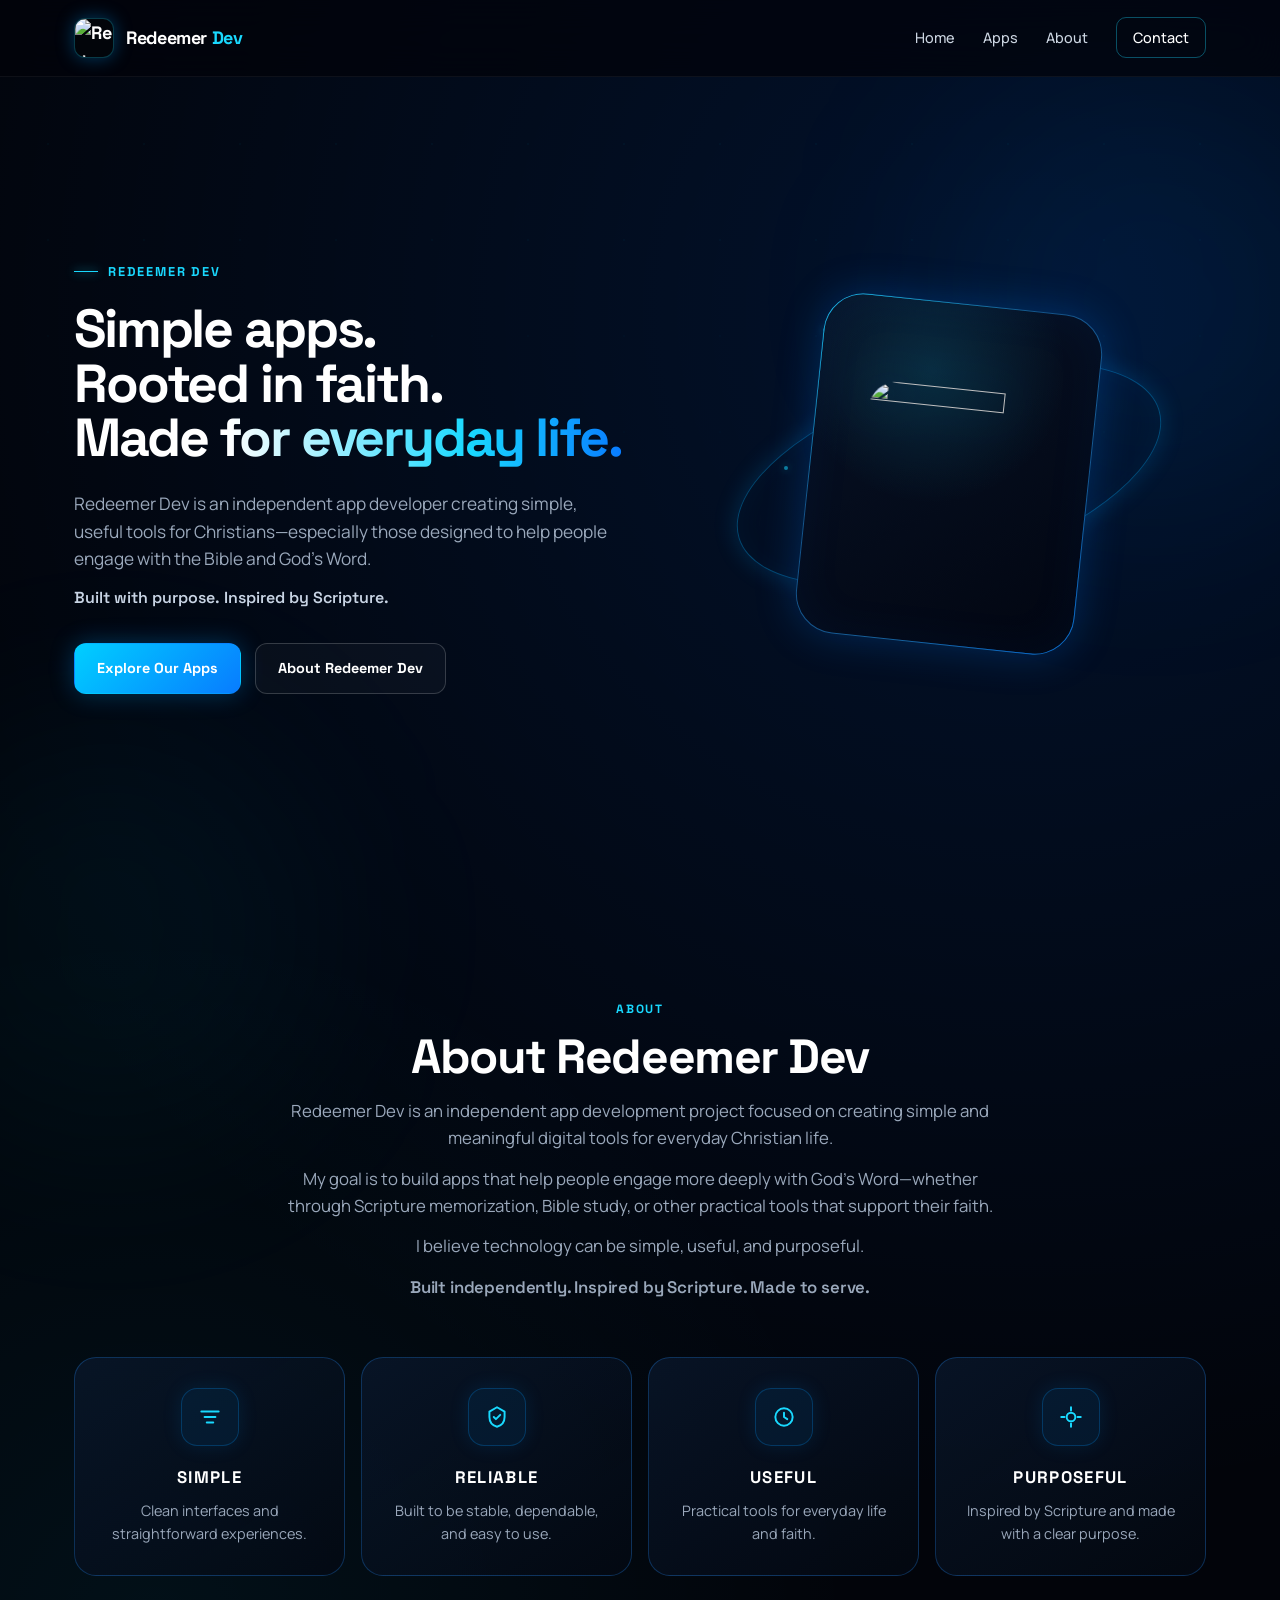
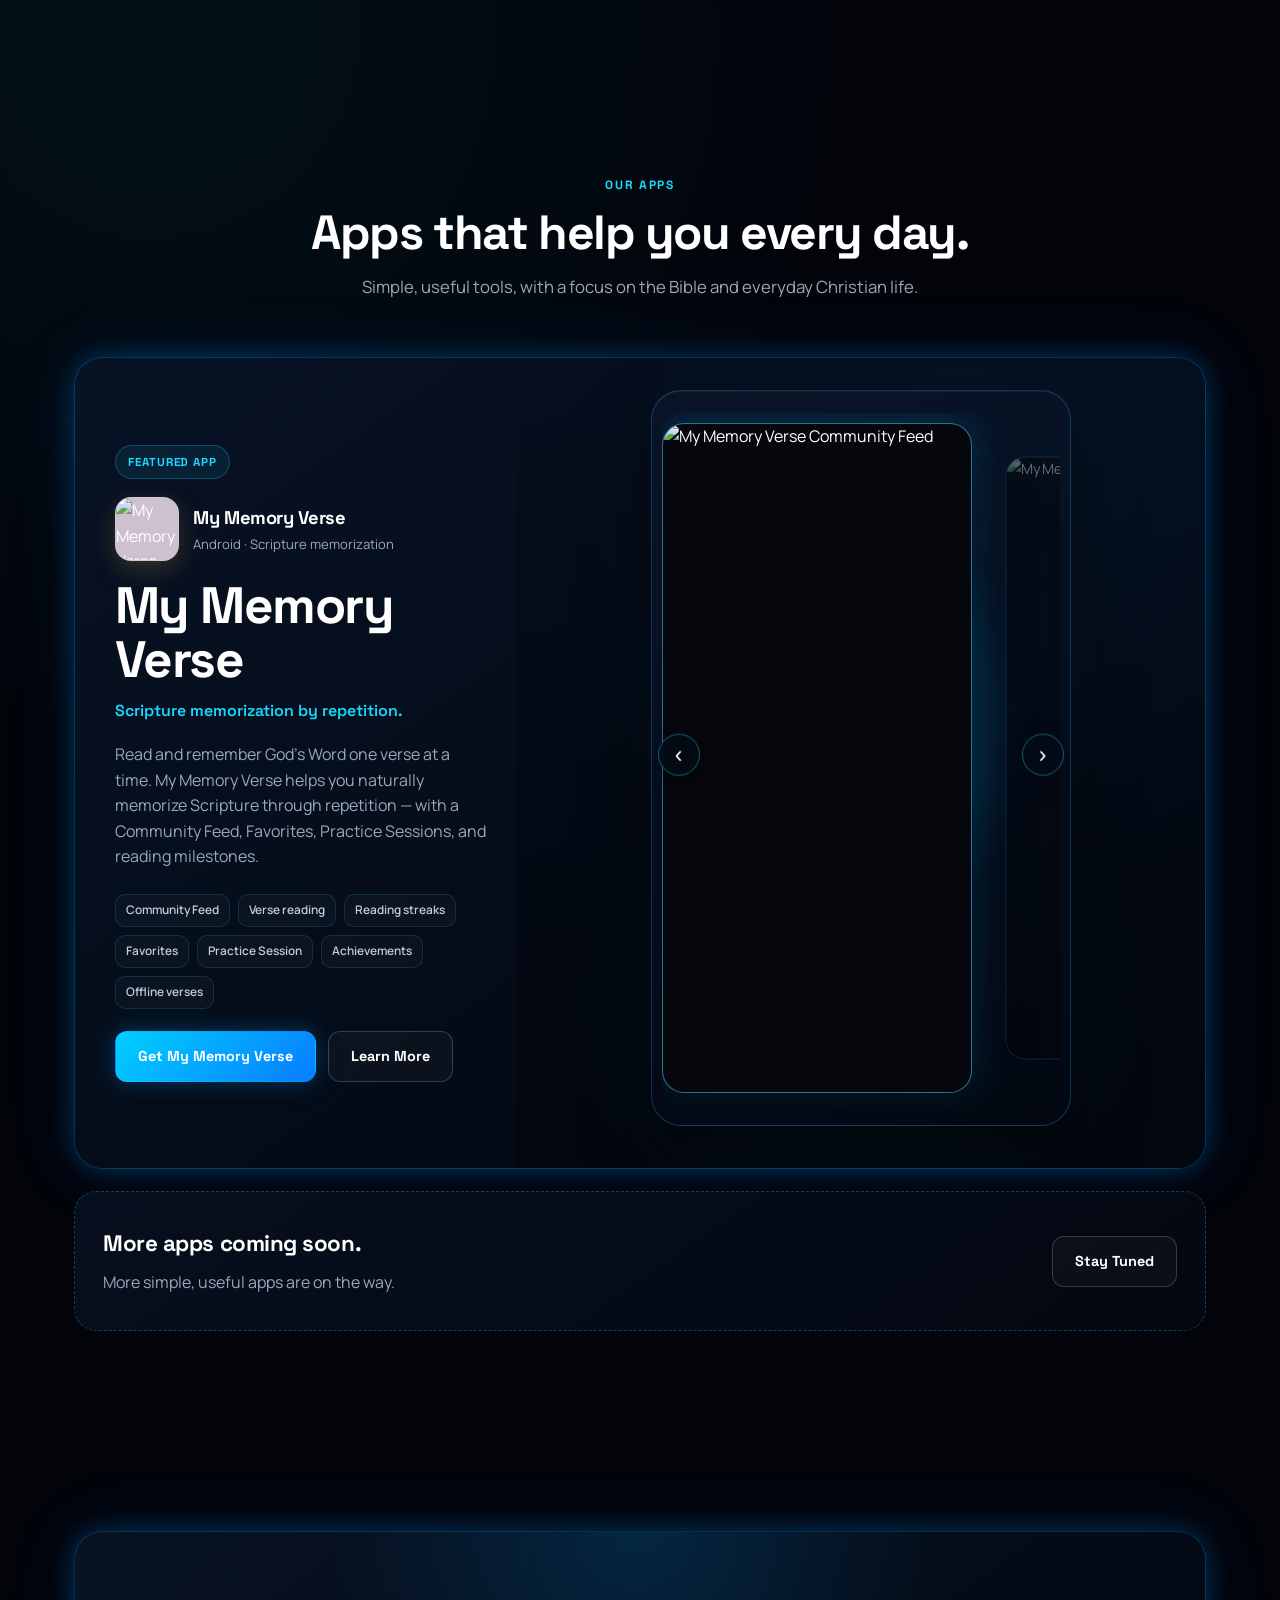
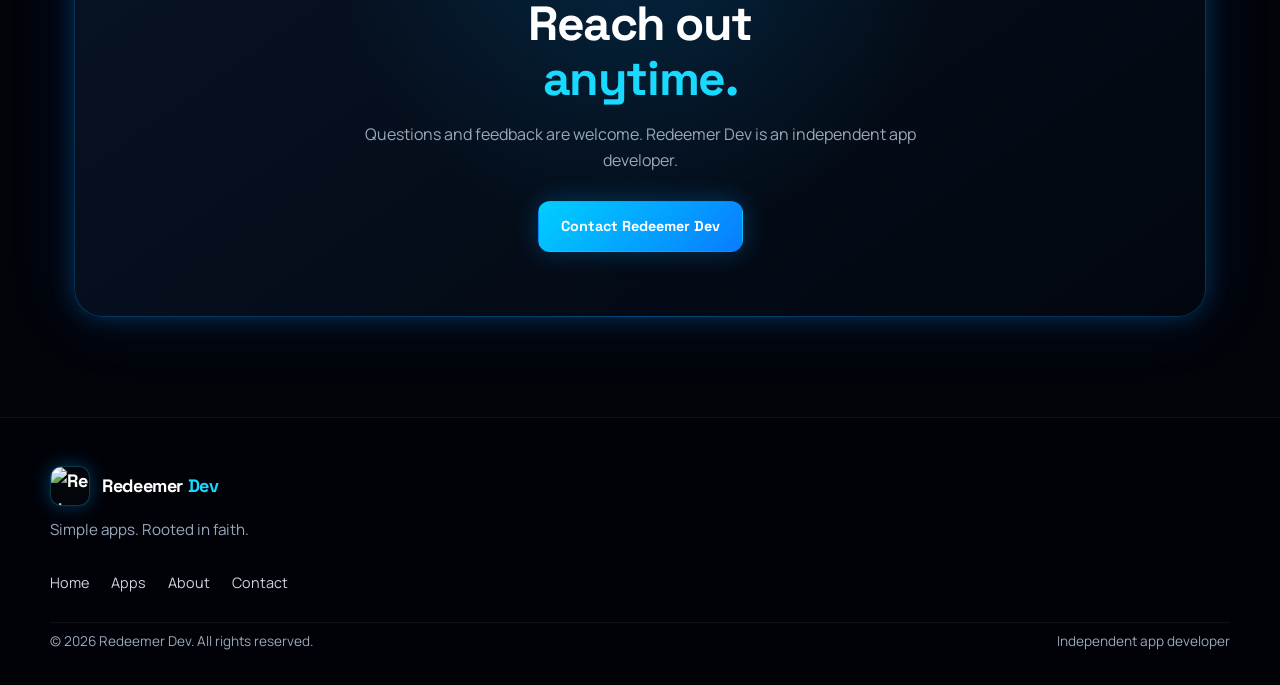
==== index.html @ f990715c "Update homepage copy to reflect an independent, faith-rooted developer. Co-authored-by: Cursor <curs" ====
<!DOCTYPE html>
<html lang="en">
<head>
  <meta charset="UTF-8" />
  <meta name="viewport" content="width=device-width, initial-scale=1.0" />

  <title>Redeemer Dev — Simple Apps Rooted in Faith</title>
  <meta
    name="description"
    content="Redeemer Dev is an independent app developer creating simple, useful tools for Christians—especially apps for the Bible and God's Word."
  />
  <meta name="theme-color" content="#02040A" />

  <meta property="og:type" content="website" />
  <meta property="og:site_name" content="Redeemer Dev" />
  <meta property="og:title" content="Redeemer Dev — Simple Apps Rooted in Faith" />
  <meta
    property="og:description"
    content="Redeemer Dev is an independent app developer creating simple, useful tools for Christians—especially apps for the Bible and God's Word."
  />
  <meta property="og:url" content="https://redeemerdev.github.io/" />
  <meta property="og:image" content="https://redeemerdev.github.io/assets/RedeemerApps%20logo.png" />

  <meta name="twitter:card" content="summary" />
  <meta name="twitter:title" content="Redeemer Dev — Simple Apps Rooted in Faith" />
  <meta
    name="twitter:description"
    content="Redeemer Dev is an independent app developer creating simple, useful tools for Christians—especially apps for the Bible and God's Word."
  />
  <meta name="twitter:image" content="https://redeemerdev.github.io/assets/RedeemerApps%20logo.png" />

  <link rel="canonical" href="https://redeemerdev.github.io/" />
  <link rel="icon" type="image/png" href="assets/RedeemerApps%20logo.png" />
  <link rel="apple-touch-icon" href="assets/RedeemerApps%20logo.png" />

  <link rel="preconnect" href="https://fonts.googleapis.com" />
  <link rel="preconnect" href="https://fonts.gstatic.com" crossorigin />
  <link
    href="https://fonts.googleapis.com/css2?family=Inter:wght@400;500;600;700&family=Manrope:wght@400;500;600;700&family=Space+Grotesk:wght@500;600;700&display=swap"
    rel="stylesheet"
  />

  <link rel="stylesheet" href="css/styles.css" />
</head>
<body>
  <a class="skip-link" href="#main">Skip to content</a>

  <div class="orb one" aria-hidden="true"></div>
  <div class="orb two" aria-hidden="true"></div>

  <header class="site-header">
    <nav class="nav" aria-label="Primary">
      <a class="brand" href="#home">
        <span class="brand-mark">
          <img
            src="assets/RedeemerApps%20logo.png"
            alt="Redeemer Dev logo"
            width="40"
            height="40"
          />
        </span>
        <span class="brand-name">Redeemer <span>Dev</span></span>
      </a>

      <button
        class="nav-toggle"
        type="button"
        aria-expanded="false"
        aria-controls="primary-nav"
        aria-label="Open menu"
      >
        <span aria-hidden="true"></span>
        <span aria-hidden="true"></span>
        <span aria-hidden="true"></span>
      </button>

      <ul class="nav-links" id="primary-nav">
        <li><a href="#home">Home</a></li>
        <li><a href="#apps">Apps</a></li>
        <li><a href="#about">About</a></li>
        <li><a class="nav-cta" href="#contact">Contact</a></li>
      </ul>
    </nav>
  </header>

  <main id="main">
    <!-- HOME / HERO -->
    <section class="hero" id="home" aria-labelledby="hero-title">
      <div>
        <div class="eyebrow">Redeemer Dev</div>
        <h1 id="hero-title">
          Simple apps.<br />
          Rooted in faith.<br />
          <span class="gradient-text">Made for <br class="hero-line-break" />everyday life.</span>
        </h1>
        <p class="hero-description">
          Redeemer Dev is an independent app developer creating simple, useful tools for Christians—especially those designed to help people engage with the Bible and God's Word.
        </p>
        <p class="hero-tagline">Built with purpose. Inspired by Scripture.</p>
        <div class="buttons">
          <a class="button button-primary" href="#apps">Explore Our Apps</a>
          <a class="button button-secondary" href="#about">About Redeemer Dev</a>
        </div>
      </div>

      <div class="hero-visual" aria-hidden="true">
        <div class="hero-particles">
          <span></span>
          <span></span>
          <span></span>
          <span></span>
          <span></span>
        </div>
        <div class="logo-orbit"></div>
        <div class="logo-stage">
          <img
            src="assets/RedeemerApps%20logo.png"
            alt=""
            width="220"
            height="220"
          />
        </div>
      </div>
    </section>

    <!-- ABOUT -->
    <section class="section" id="about" aria-labelledby="about-title">
      <div class="section-heading">
        <div class="label">About</div>
        <h2 id="about-title">About Redeemer Dev</h2>
        <p>
          Redeemer Dev is an independent app development project focused on creating simple and meaningful digital tools for everyday Christian life.
        </p>
        <p>
          My goal is to build apps that help people engage more deeply with God's Word—whether through Scripture memorization, Bible study, or other practical tools that support their faith.
        </p>
        <p>
          I believe technology can be simple, useful, and purposeful.
        </p>
        <p class="about-close">Built independently. Inspired by Scripture. Made to serve.</p>
      </div>

      <div class="values">
        <article class="value-card">
          <div class="value-icon" aria-hidden="true">
            <svg viewBox="0 0 24 24"><path d="M4 7h16M7 12h10M9 17h6" /></svg>
          </div>
          <h3>Simple</h3>
          <p>Clean interfaces and straightforward experiences.</p>
        </article>

        <article class="value-card">
          <div class="value-icon" aria-hidden="true">
            <svg viewBox="0 0 24 24"><path d="M12 3l7 4v5c0 5-3.5 8-7 9-3.5-1-7-4-7-9V7l7-4z" /><path d="M9 12l2 2 4-4" /></svg>
          </div>
          <h3>Reliable</h3>
          <p>Built to be stable, dependable, and easy to use.</p>
        </article>

        <article class="value-card">
          <div class="value-icon" aria-hidden="true">
            <svg viewBox="0 0 24 24"><circle cx="12" cy="12" r="8" /><path d="M12 8v4l3 2" /></svg>
          </div>
          <h3>Useful</h3>
          <p>Practical tools for everyday life and faith.</p>
        </article>

        <article class="value-card">
          <div class="value-icon" aria-hidden="true">
            <svg viewBox="0 0 24 24"><path d="M12 3v3M12 18v3M3 12h3M18 12h3" /><circle cx="12" cy="12" r="4" /></svg>
          </div>
          <h3>Purposeful</h3>
          <p>Inspired by Scripture and made with a clear purpose.</p>
        </article>
      </div>
    </section>

    <!-- APPS -->
    <section class="section" id="apps" aria-labelledby="apps-title">
      <div class="section-heading">
        <div class="label">Our Apps</div>
        <h2 id="apps-title">Apps that help you every day.</h2>
        <p>Simple, useful tools, with a focus on the Bible and everyday Christian life.</p>
      </div>

      <article class="app-card mmv-featured" id="my-memory-verse" aria-labelledby="mmv-title">
        <div class="app-content">
          <div class="app-badge">FEATURED APP</div>

          <div class="app-identity">
            <div class="app-icon">
              <img
                src="assets/mmv/icon.png"
                alt="My Memory Verse app icon"
                width="64"
                height="64"
              />
            </div>
            <div class="app-identity-text">
              <span class="app-name">My Memory Verse</span>
              <span class="app-meta">Android · Scripture memorization</span>
            </div>
          </div>

          <h2 id="mmv-title">My Memory Verse</h2>
          <p class="app-subtitle">Scripture memorization by repetition.</p>
          <p class="app-description">
            Read and remember God's Word one verse at a time. My Memory Verse helps you
            naturally memorize Scripture through repetition — with a Community Feed,
            Favorites, Practice Sessions, and reading milestones.
          </p>

          <div class="features" aria-label="Key features">
            <span class="feature">Community Feed</span>
            <span class="feature">Verse reading</span>
            <span class="feature">Reading streaks</span>
            <span class="feature">Favorites</span>
            <span class="feature">Practice Session</span>
            <span class="feature">Achievements</span>
            <span class="feature">Offline verses</span>
          </div>

          <div class="app-buttons">
            <a
              class="button button-primary"
              href="https://play.google.com/store/apps/details?id=com.keynentt.mymemoryverse"
              target="_blank"
              rel="noopener noreferrer"
            >
              Get My Memory Verse
            </a>
            <a
              class="button button-secondary"
              href="my-memory-verse.html"
              target="_blank"
              rel="noopener noreferrer"
            >
              Learn More
            </a>
          </div>
        </div>

        <div class="app-visual mmv-asset-panel">
          <div class="shot-gallery" data-shot-gallery tabindex="0" aria-roledescription="carousel" aria-label="My Memory Verse screenshots">
            <div class="shot-gallery__stage">
              <div class="shot-gallery__glow" aria-hidden="true"></div>
              <button class="shot-gallery__nav shot-gallery__nav--prev" type="button" data-prev aria-label="Previous screenshot">‹</button>
              <div class="shot-gallery__viewport" data-viewport>
                <ul class="shot-gallery__track" data-track>
                  <li class="shot-gallery__slide is-active">
                    <figure class="shot-gallery__frame">
                      <img src="assets/my-memory-verse/community-light.jpg" alt="My Memory Verse Community Feed" width="540" height="1170" draggable="false" />
                    </figure>
                  </li>
                  <li class="shot-gallery__slide">
                    <figure class="shot-gallery__frame">
                      <img src="assets/my-memory-verse/community-dark.jpg" alt="My Memory Verse Community Feed" width="540" height="1170" draggable="false" />
                    </figure>
                  </li>
                  <li class="shot-gallery__slide">
                    <figure class="shot-gallery__frame">
                      <img src="assets/my-memory-verse/faves-light.jpg" alt="My Memory Verse Favorites" width="540" height="1170" draggable="false" />
                    </figure>
                  </li>
                  <li class="shot-gallery__slide">
                    <figure class="shot-gallery__frame">
                      <img src="assets/my-memory-verse/faves-dark.jpg" alt="My Memory Verse Favorites" width="540" height="1170" draggable="false" />
                    </figure>
                  </li>
                  <li class="shot-gallery__slide">
                    <figure class="shot-gallery__frame">
                      <img src="assets/my-memory-verse/practice-light.jpg" alt="My Memory Verse Practice Session" width="540" height="1170" draggable="false" />
                    </figure>
                  </li>
                  <li class="shot-gallery__slide">
                    <figure class="shot-gallery__frame">
                      <img src="assets/my-memory-verse/practice-dark.jpg" alt="My Memory Verse Practice Session" width="540" height="1170" draggable="false" />
                    </figure>
                  </li>
                  <li class="shot-gallery__slide">
                    <figure class="shot-gallery__frame">
                      <img src="assets/my-memory-verse/addnew-light.jpg" alt="My Memory Verse Add Verse" width="540" height="1170" draggable="false" />
                    </figure>
                  </li>
                  <li class="shot-gallery__slide">
                    <figure class="shot-gallery__frame">
                      <img src="assets/my-memory-verse/addnew-dark.jpg" alt="My Memory Verse Add Verse" width="540" height="1170" draggable="false" />
                    </figure>
                  </li>
                  <li class="shot-gallery__slide">
                    <figure class="shot-gallery__frame">
                      <img src="assets/my-memory-verse/about-light.jpg" alt="My Memory Verse About" width="540" height="1170" draggable="false" />
                    </figure>
                  </li>
                  <li class="shot-gallery__slide">
                    <figure class="shot-gallery__frame">
                      <img src="assets/my-memory-verse/about-dark.jpg" alt="My Memory Verse About" width="540" height="1170" draggable="false" />
                    </figure>
                  </li>
                </ul>
              </div>
              <button class="shot-gallery__nav shot-gallery__nav--next" type="button" data-next aria-label="Next screenshot">›</button>
            </div>
            <div class="shot-gallery__footer">
              <div class="shot-gallery__dots" data-dots role="tablist" aria-label="Screenshot slides"></div>
              <p class="shot-gallery__status" data-status aria-live="polite">Screenshot 1 of 10</p>
            </div>
          </div>
        </div>
      </article>

      <div class="coming-soon" id="more-apps">
        <div>
          <h3>More apps coming soon.</h3>
          <p>More simple, useful apps are on the way.</p>
        </div>
        <a class="button button-secondary" href="#contact">Stay Tuned</a>
      </div>
    </section>

    <!-- CONTACT -->
    <section class="section" id="contact" aria-labelledby="contact-title">
      <div class="cta">
        <h2 id="contact-title">
          Reach out<br />
          <span>anytime.</span>
        </h2>
        <p>
          Questions and feedback are welcome. Redeemer Dev is an independent app developer.
        </p>
        <a
          class="button button-primary"
          href="mailto:inbox.redeemerapps@gmail.com"
        >
          Contact Redeemer Dev
        </a>
      </div>
    </section>
  </main>

  <footer class="site-footer">
    <div class="footer-inner">
      <div class="footer-brand">
        <a class="brand" href="#home">
          <span class="brand-mark">
            <img
              src="assets/RedeemerApps%20logo.png"
              alt="Redeemer Dev logo"
              width="40"
              height="40"
            />
          </span>
          <span class="brand-name">Redeemer <span>Dev</span></span>
        </a>
        <p class="footer-tagline">Simple apps. Rooted in faith.</p>
      </div>

      <nav class="footer-links" aria-label="Footer">
        <a href="#home">Home</a>
        <a href="#apps">Apps</a>
        <a href="#about">About</a>
        <a href="#contact">Contact</a>
      </nav>

      <div class="footer-meta">
        <p>© 2026 Redeemer Dev. All rights reserved.</p>
        <p>Independent app developer</p>
      </div>
    </div>
  </footer>

  <script src="js/main.js" defer></script>
</body>
</html>
---- css/styles.css ----
/* Redeemer Dev — shared styles */

:root {
  --bg: #02040a;
  --bg-elevated: #050b18;
  --card: rgba(7, 15, 30, 0.78);
  --card-border: rgba(38, 145, 255, 0.28);
  --blue: #087cff;
  --cyan: #19d9ff;
  --electric: #00a3ff;
  --light-blue: #55e5ff;
  --text: #ffffff;
  --muted: #9aa8bb;
  --glow: 0 0 25px rgba(0, 151, 255, 0.28), 0 0 70px rgba(0, 119, 255, 0.12);
  --radius: 22px;
  --radius-sm: 12px;
  --header-h: 76px;
  --max: 1180px;
  --font-display: "Space Grotesk", "Segoe UI", sans-serif;
  --font-body: "Manrope", "Segoe UI", sans-serif;
}

*,
*::before,
*::after {
  margin: 0;
  padding: 0;
  box-sizing: border-box;
}

html {
  scroll-behavior: smooth;
  overflow-x: hidden;
}

body {
  font-family: var(--font-body);
  background:
    radial-gradient(circle at 80% 8%, rgba(0, 105, 255, 0.14), transparent 32%),
    radial-gradient(circle at 12% 42%, rgba(0, 212, 255, 0.06), transparent 28%),
    var(--bg);
  color: var(--text);
  line-height: 1.6;
  overflow-x: hidden;
  min-height: 100vh;
  position: relative;
  overflow-wrap: break-word;
  word-wrap: break-word;
}

body::before {
  content: "";
  position: fixed;
  inset: 0;
  pointer-events: none;
  z-index: 0;
  background-image: radial-gradient(circle, rgba(25, 217, 255, 0.4) 1px, transparent 1px);
  background-size: 96px 96px;
  opacity: 0.1;
  mask-image: linear-gradient(to bottom, black, transparent 78%);
}

img {
  max-width: 100%;
  height: auto;
  display: block;
}

main {
  position: relative;
  z-index: 1;
  width: 100%;
  max-width: 100%;
  overflow-x: clip;
}

a {
  color: inherit;
}

ul {
  list-style: none;
}

.sr-only {
  position: absolute;
  width: 1px;
  height: 1px;
  padding: 0;
  margin: -1px;
  overflow: hidden;
  clip: rect(0, 0, 0, 0);
  white-space: nowrap;
  border: 0;
}

.skip-link {
  position: absolute;
  left: 16px;
  top: -48px;
  z-index: 2000;
  padding: 10px 14px;
  border-radius: 10px;
  background: var(--electric);
  color: #fff;
  font-weight: 700;
  text-decoration: none;
}

.skip-link:focus {
  top: 16px;
}

.orb {
  position: fixed;
  width: min(420px, 70vw);
  height: min(420px, 70vw);
  border-radius: 50%;
  background: rgba(0, 126, 255, 0.08);
  filter: blur(100px);
  pointer-events: none;
  z-index: 0;
}

.orb.one {
  top: 90px;
  right: -80px;
}

.orb.two {
  top: 720px;
  left: -100px;
  background: rgba(0, 217, 255, 0.05);
}

/* =========================
   HEADER / NAV
========================= */

.site-header {
  position: fixed;
  top: 0;
  left: 0;
  right: 0;
  z-index: 1000;
  background: rgba(2, 4, 10, 0.72);
  backdrop-filter: blur(18px);
  border-bottom: 1px solid rgba(255, 255, 255, 0.05);
  transition: border-color 0.25s ease, background 0.25s ease;
}

.site-header.is-scrolled {
  border-bottom-color: rgba(25, 217, 255, 0.12);
  background: rgba(2, 4, 10, 0.88);
}

.nav {
  max-width: var(--max);
  margin: 0 auto;
  height: var(--header-h);
  padding: 0 24px;
  display: flex;
  align-items: center;
  justify-content: space-between;
  gap: 20px;
  position: relative;
  z-index: 1;
}

.brand {
  display: inline-flex;
  align-items: center;
  gap: 12px;
  text-decoration: none;
  color: #fff;
  font-family: var(--font-display);
  font-weight: 700;
  font-size: 1.125rem;
  letter-spacing: -0.02em;
  flex-shrink: 0;
}

.brand-mark {
  width: 40px;
  height: 40px;
  border-radius: 11px;
  overflow: hidden;
  box-shadow: 0 0 18px rgba(0, 163, 255, 0.35);
  border: 1px solid rgba(25, 217, 255, 0.25);
  background: #02050a;
}

.brand-mark img {
  width: 100%;
  height: 100%;
  object-fit: cover;
}

.brand-name span {
  color: var(--cyan);
}

.nav-toggle {
  display: none;
  width: 44px;
  height: 44px;
  border-radius: 12px;
  border: 1px solid rgba(25, 217, 255, 0.28);
  background: rgba(255, 255, 255, 0.03);
  color: #fff;
  cursor: pointer;
  align-items: center;
  justify-content: center;
  flex-direction: column;
  gap: 5px;
  padding: 0;
}

.nav-toggle span {
  display: block;
  width: 18px;
  height: 2px;
  border-radius: 2px;
  background: #fff;
  transition: transform 0.25s ease, opacity 0.25s ease;
}

.nav-toggle[aria-expanded="true"] span:nth-child(1) {
  transform: translateY(7px) rotate(45deg);
}

.nav-toggle[aria-expanded="true"] span:nth-child(2) {
  opacity: 0;
}

.nav-toggle[aria-expanded="true"] span:nth-child(3) {
  transform: translateY(-7px) rotate(-45deg);
}

.nav-links {
  display: flex;
  align-items: center;
  gap: 28px;
}

.nav-links a {
  color: #cbd5e1;
  text-decoration: none;
  font-size: 0.9rem;
  font-weight: 500;
  transition: color 0.25s ease;
}

.nav-links a:hover,
.nav-links a.is-active {
  color: var(--cyan);
}

.nav-links .nav-cta {
  padding: 10px 16px;
  border: 1px solid rgba(25, 217, 255, 0.35);
  border-radius: 10px;
  color: #fff;
}

.nav-links .nav-cta:hover {
  background: rgba(25, 217, 255, 0.08);
  color: #fff;
}

/* =========================
   LAYOUT / TYPOGRAPHY
========================= */

main {
  position: relative;
  z-index: 1;
}

.section {
  max-width: var(--max);
  margin: 0 auto;
  padding: 100px 24px;
}

.section-heading {
  text-align: center;
  max-width: 720px;
  margin: 0 auto 56px;
}

.section-heading .label {
  color: var(--cyan);
  text-transform: uppercase;
  font-size: 0.75rem;
  font-weight: 700;
  letter-spacing: 0.14em;
  margin-bottom: 12px;
  font-family: var(--font-display);
}

.section-heading h2 {
  font-family: var(--font-display);
  font-size: clamp(2rem, 4vw, 3rem);
  line-height: 1.1;
  letter-spacing: -0.03em;
  margin-bottom: 14px;
}

.section-heading p {
  color: var(--muted);
  font-size: 1.05rem;
}

.section-heading p + p {
  margin-top: 14px;
}

.about-close {
  color: #c8d4e4;
  font-family: var(--font-display);
  font-weight: 600;
  letter-spacing: -0.01em;
}

.eyebrow {
  display: inline-flex;
  align-items: center;
  gap: 10px;
  color: var(--cyan);
  font-size: 0.8rem;
  font-weight: 700;
  letter-spacing: 0.14em;
  text-transform: uppercase;
  margin-bottom: 20px;
  font-family: var(--font-display);
}

.eyebrow::before {
  content: "";
  width: 24px;
  height: 1px;
  background: var(--cyan);
  box-shadow: 0 0 10px var(--cyan);
}

.gradient-text {
  background: linear-gradient(90deg, #fff 0%, #fff 28%, var(--cyan) 72%, var(--blue) 100%);
  -webkit-background-clip: text;
  background-clip: text;
  color: transparent;
}

.buttons {
  display: flex;
  gap: 14px;
  flex-wrap: wrap;
}

.button {
  display: inline-flex;
  align-items: center;
  justify-content: center;
  gap: 8px;
  min-height: 44px;
  padding: 13px 22px;
  border-radius: var(--radius-sm);
  text-decoration: none;
  font-size: 0.9rem;
  font-weight: 700;
  font-family: var(--font-display);
  border: 1px solid transparent;
  cursor: pointer;
  touch-action: manipulation;
  transition: transform 0.25s ease, box-shadow 0.25s ease, background 0.25s ease, border-color 0.25s ease;
}

.button:focus-visible {
  outline: 2px solid var(--cyan);
  outline-offset: 3px;
}

.button-primary {
  color: #fff;
  background: linear-gradient(135deg, #00cfff, #087cff);
  box-shadow: 0 0 25px rgba(0, 153, 255, 0.3);
}

.button-primary:hover {
  transform: translateY(-2px);
  box-shadow: 0 0 35px rgba(0, 153, 255, 0.5);
}

.button-secondary {
  color: #fff;
  border-color: rgba(255, 255, 255, 0.18);
  background: rgba(255, 255, 255, 0.03);
}

.button-secondary:hover {
  border-color: rgba(25, 217, 255, 0.5);
  background: rgba(25, 217, 255, 0.06);
}

.button-disabled,
.button[aria-disabled="true"] {
  opacity: 0.55;
  cursor: not-allowed;
  pointer-events: none;
  box-shadow: none;
  filter: grayscale(0.15);
}

.placeholder-note {
  margin-top: 10px;
  font-size: 0.8rem;
  color: var(--muted);
}

.contact-email-line {
  margin-top: 14px;
  font-size: 0.95rem;
}

.contact-email-line a {
  color: var(--cyan);
  text-decoration: none;
}

.contact-email-line a:hover {
  text-decoration: underline;
  text-underline-offset: 3px;
}

/* =========================
   HERO
========================= */

.hero {
  min-height: 100vh;
  max-width: var(--max);
  margin: 0 auto;
  padding: calc(var(--header-h) + 72px) 24px 100px;
  display: grid;
  grid-template-columns: 1.05fr 0.95fr;
  align-items: center;
  gap: 48px;
  position: relative;
}

.hero h1 {
  font-family: var(--font-display);
  font-size: clamp(2.35rem, 4.2vw, 3.35rem);
  line-height: 1.02;
  letter-spacing: -0.04em;
  margin-bottom: 24px;
  font-weight: 700;
}

.hero-line-break {
  display: none;
}

.hero-description {
  max-width: 34rem;
  color: var(--muted);
  font-size: 1.08rem;
  margin-bottom: 12px;
}

.hero-tagline {
  max-width: 34rem;
  color: #c8d4e4;
  font-size: 1rem;
  font-weight: 600;
  margin-bottom: 32px;
  font-family: var(--font-display);
}

.hero-visual {
  min-height: 480px;
  display: grid;
  place-items: center;
  position: relative;
}

.hero-particles {
  position: absolute;
  inset: 10% 12%;
  pointer-events: none;
}

.hero-particles span {
  position: absolute;
  width: 4px;
  height: 4px;
  border-radius: 50%;
  background: var(--cyan);
  box-shadow: 0 0 10px var(--cyan);
  opacity: 0.55;
  animation: float-particle 7s ease-in-out infinite;
}

.hero-particles span:nth-child(1) { top: 12%; left: 18%; animation-delay: 0s; }
.hero-particles span:nth-child(2) { top: 28%; right: 16%; animation-delay: 1.2s; width: 3px; height: 3px; }
.hero-particles span:nth-child(3) { bottom: 22%; left: 22%; animation-delay: 2s; }
.hero-particles span:nth-child(4) { bottom: 30%; right: 24%; animation-delay: 0.6s; width: 5px; height: 5px; }
.hero-particles span:nth-child(5) { top: 48%; left: 8%; animation-delay: 1.8s; }

.logo-orbit {
  position: absolute;
  width: min(440px, 90%);
  height: 190px;
  border: 1px solid rgba(0, 179, 255, 0.35);
  border-radius: 50%;
  transform: rotate(-17deg);
  box-shadow: 0 0 25px rgba(0, 166, 255, 0.2), inset 0 0 30px rgba(0, 166, 255, 0.04);
  animation: orbit-pulse 8s ease-in-out infinite;
}

.logo-orbit::after {
  content: "";
  position: absolute;
  width: 8px;
  height: 8px;
  border-radius: 50%;
  background: var(--cyan);
  right: 18%;
  top: -3px;
  box-shadow: 0 0 10px var(--cyan), 0 0 25px var(--cyan);
  animation: orbit-dot 8s linear infinite;
}

.logo-stage {
  width: min(280px, 72vw);
  aspect-ratio: 270 / 330;
  border-radius: 40px;
  display: grid;
  place-items: center;
  padding: 28px;
  background:
    radial-gradient(circle at 40% 20%, rgba(24, 217, 255, 0.14), transparent 42%),
    linear-gradient(145deg, #071226, #020611);
  border: 1px solid rgba(38, 160, 255, 0.5);
  box-shadow: 0 0 40px rgba(0, 124, 255, 0.25), inset 0 0 50px rgba(0, 124, 255, 0.05);
  transform: rotate(6deg);
  position: relative;
  animation: stage-float 6s ease-in-out infinite;
}

.logo-stage::before {
  content: "";
  position: absolute;
  inset: -1px;
  border-radius: inherit;
  padding: 1px;
  background: linear-gradient(135deg, rgba(25, 217, 255, 0.7), transparent 35%, transparent 70%, rgba(0, 124, 255, 0.6));
  -webkit-mask: linear-gradient(#fff 0 0) content-box, linear-gradient(#fff 0 0);
  mask: linear-gradient(#fff 0 0) content-box, linear-gradient(#fff 0 0);
  -webkit-mask-composite: xor;
  mask-composite: exclude;
  pointer-events: none;
}

.logo-stage img {
  width: 78%;
  height: auto;
  border-radius: 28px;
  filter: drop-shadow(0 0 22px rgba(0, 163, 255, 0.35));
}

@keyframes stage-float {
  0%, 100% { transform: rotate(6deg) translateY(0); }
  50% { transform: rotate(6deg) translateY(-10px); }
}

@keyframes orbit-pulse {
  0%, 100% { opacity: 0.85; }
  50% { opacity: 1; }
}

@keyframes orbit-dot {
  0% { transform: rotate(0deg) translateX(0); }
  100% { transform: rotate(360deg); transform-origin: -120px 95px; }
}

@keyframes float-particle {
  0%, 100% { transform: translateY(0); opacity: 0.35; }
  50% { transform: translateY(-12px); opacity: 0.8; }
}

/* =========================
   VALUES
========================= */

.values {
  display: grid;
  grid-template-columns: repeat(4, 1fr);
  gap: 16px;
}

.value-card {
  padding: 30px 22px;
  text-align: center;
  background: linear-gradient(145deg, rgba(10, 24, 45, 0.75), rgba(4, 9, 19, 0.7));
  border: 1px solid var(--card-border);
  border-radius: var(--radius);
  transition: transform 0.25s ease, border-color 0.25s ease, box-shadow 0.25s ease;
}

.value-card:hover {
  transform: translateY(-5px);
  border-color: rgba(25, 217, 255, 0.55);
  box-shadow: var(--glow);
}

.value-icon {
  width: 58px;
  height: 58px;
  margin: 0 auto 18px;
  border-radius: 16px;
  display: grid;
  place-items: center;
  color: var(--cyan);
  background: rgba(0, 151, 255, 0.08);
  border: 1px solid rgba(0, 151, 255, 0.25);
  box-shadow: 0 0 20px rgba(0, 151, 255, 0.12);
}

.value-icon svg {
  width: 26px;
  height: 26px;
  stroke: currentColor;
  fill: none;
  stroke-width: 1.8;
  stroke-linecap: round;
  stroke-linejoin: round;
}

.value-card h3 {
  font-family: var(--font-display);
  font-size: 1.05rem;
  letter-spacing: 0.08em;
  text-transform: uppercase;
  margin-bottom: 8px;
}

.value-card p {
  color: var(--muted);
  font-size: 0.9rem;
}

/* =========================
   APPS / PRODUCT CARDS
========================= */

.app-card {
  display: grid;
  grid-template-columns: 1.1fr 0.9fr;
  min-height: 520px;
  border-radius: 28px;
  background:
    radial-gradient(circle at 80% 20%, rgba(0, 145, 255, 0.13), transparent 35%),
    linear-gradient(145deg, rgba(8, 20, 39, 0.92), rgba(2, 7, 15, 0.96));
  border: 1px solid rgba(0, 151, 255, 0.3);
  overflow: hidden;
  box-shadow: var(--glow);
}

.app-content {
  padding: 52px;
  display: flex;
  flex-direction: column;
  justify-content: center;
}

.app-badge {
  width: fit-content;
  padding: 7px 12px;
  border-radius: 999px;
  background: rgba(25, 217, 255, 0.08);
  border: 1px solid rgba(25, 217, 255, 0.25);
  color: var(--cyan);
  font-size: 0.72rem;
  font-weight: 700;
  letter-spacing: 0.08em;
  margin-bottom: 18px;
  font-family: var(--font-display);
}

.app-content h2,
.app-content h3 {
  font-family: var(--font-display);
  font-size: clamp(2rem, 4vw, 3.2rem);
  line-height: 1.05;
  letter-spacing: -0.03em;
  margin-bottom: 12px;
}

.app-subtitle {
  color: var(--cyan);
  font-weight: 600;
  margin-bottom: 18px;
  font-family: var(--font-display);
}

.app-description {
  color: var(--muted);
  margin-bottom: 24px;
  max-width: 36rem;
}

.features {
  display: flex;
  flex-wrap: wrap;
  gap: 10px;
  margin-bottom: 28px;
}

.feature {
  padding: 8px 12px;
  border-radius: 10px;
  font-size: 0.8rem;
  font-weight: 600;
  color: #d7e6f7;
  background: rgba(255, 255, 255, 0.03);
  border: 1px solid rgba(25, 217, 255, 0.18);
}

.app-buttons {
  display: flex;
  flex-wrap: wrap;
  gap: 12px;
  align-items: flex-start;
}

.app-identity {
  display: flex;
  align-items: center;
  gap: 14px;
  margin-bottom: 18px;
}

.app-icon {
  width: 64px;
  height: 64px;
  border-radius: 16px;
  overflow: hidden;
  flex-shrink: 0;
  box-shadow: 0 8px 24px rgba(184, 150, 63, 0.25);
  border: 1px solid rgba(214, 204, 217, 0.35);
  background: #cdc1cf;
}

.app-icon img {
  width: 100%;
  height: 100%;
  object-fit: cover;
}

.app-identity-text {
  display: flex;
  flex-direction: column;
  gap: 2px;
}

.app-identity-text .app-name {
  font-family: var(--font-display);
  font-size: 1.15rem;
  font-weight: 700;
  letter-spacing: -0.02em;
}

.app-identity-text .app-meta {
  color: var(--muted);
  font-size: 0.82rem;
}

.app-card.mmv-featured {
  grid-template-columns: minmax(260px, 0.82fr) minmax(360px, 1.28fr);
  align-items: stretch;
}

.app-card.mmv-featured .app-content {
  padding: 44px 28px 44px 40px;
}

.app-card.mmv-featured .features {
  margin-bottom: 22px;
  gap: 8px;
}

.app-card.mmv-featured .feature {
  font-size: 0.74rem;
  padding: 6px 10px;
  opacity: 0.88;
}

.app-visual.mmv-showcase,
.mmv-asset-panel {
  display: flex;
  align-items: center;
  justify-content: center;
  gap: 14px;
  padding: 32px 16px 28px;
  min-height: 580px;
  background:
    radial-gradient(circle at 50% 42%, rgba(0, 163, 255, 0.16), transparent 42%),
    radial-gradient(circle at 50% 80%, rgba(25, 217, 255, 0.06), transparent 40%),
    linear-gradient(180deg, rgba(5, 14, 28, 0.55), rgba(2, 6, 14, 0.88));
  overflow: hidden;
}

.page-hero-asset {
  border-radius: 28px;
  border: 1px solid rgba(0, 151, 255, 0.25);
  min-height: 560px;
}

/* Premium screenshot stage — exact app images only */
.shot-gallery {
  --shot-slide: 0.78;
  --shot-gap: 18px;
  width: min(420px, 100%);
  max-width: 100%;
  outline: none;
  user-select: none;
  -webkit-user-select: none;
  position: relative;
}

.shot-gallery:focus-visible {
  outline: 2px solid var(--cyan);
  outline-offset: 6px;
  border-radius: 24px;
}

.shot-gallery__stage {
  position: relative;
  border-radius: 30px;
  padding: 22px 10px 18px;
  background:
    linear-gradient(160deg, rgba(10, 22, 42, 0.78), rgba(3, 8, 18, 0.9));
  border: 1px solid rgba(56, 160, 255, 0.28);
  box-shadow:
    0 30px 70px rgba(0, 0, 0, 0.45),
    inset 0 1px 0 rgba(255, 255, 255, 0.05);
  backdrop-filter: blur(16px);
  overflow: hidden;
}

.shot-gallery__glow {
  position: absolute;
  left: 50%;
  top: 46%;
  width: 70%;
  height: 70%;
  transform: translate(-50%, -50%);
  border-radius: 50%;
  background: radial-gradient(circle, rgba(0, 170, 255, 0.28), transparent 68%);
  filter: blur(18px);
  pointer-events: none;
  z-index: 0;
}

.shot-gallery__viewport {
  position: relative;
  z-index: 1;
  overflow: hidden;
  touch-action: pan-y;
  cursor: grab;
  border-radius: 22px;
}

.shot-gallery__viewport.is-dragging {
  cursor: grabbing;
}

.shot-gallery__track {
  display: flex;
  align-items: center;
  list-style: none;
  margin: 0;
  padding: 10px 0 14px;
  gap: var(--shot-gap);
  will-change: transform;
  transition: transform 0.45s cubic-bezier(0.22, 0.61, 0.36, 1);
}

.shot-gallery__slide {
  flex: 0 0 calc(var(--shot-slide) * 100%);
  min-width: calc(var(--shot-slide) * 100%);
  margin: 0;
  opacity: 0.38;
  transform: scale(0.9);
  transition:
    opacity 0.45s ease,
    transform 0.45s cubic-bezier(0.22, 0.61, 0.36, 1);
}

.shot-gallery__slide.is-active {
  opacity: 1;
  transform: scale(1);
  z-index: 2;
}

.shot-gallery__frame {
  margin: 0;
  border-radius: 22px;
  overflow: hidden;
  border: 1px solid rgba(120, 190, 255, 0.38);
  background: #05070c;
  box-shadow:
    0 18px 40px rgba(0, 0, 0, 0.5),
    0 0 28px rgba(0, 150, 255, 0.18);
}

.shot-gallery__slide.is-active .shot-gallery__frame {
  border-color: rgba(80, 200, 255, 0.55);
  box-shadow:
    0 26px 55px rgba(0, 0, 0, 0.55),
    0 0 40px rgba(0, 170, 255, 0.28);
}

.shot-gallery__slide img {
  width: 100%;
  height: auto;
  display: block;
  pointer-events: none;
  -webkit-user-drag: none;
}

.shot-gallery__nav {
  position: absolute;
  top: 50%;
  z-index: 3;
  transform: translateY(-58%);
  width: 42px;
  height: 42px;
  border-radius: 50%;
  border: 1px solid rgba(25, 217, 255, 0.4);
  background: rgba(4, 12, 24, 0.78);
  color: #fff;
  font-size: 1.45rem;
  line-height: 1;
  cursor: pointer;
  backdrop-filter: blur(10px);
  box-shadow: 0 8px 24px rgba(0, 0, 0, 0.35);
  transition: background 0.2s ease, border-color 0.2s ease, transform 0.2s ease, box-shadow 0.2s ease;
}

.shot-gallery__nav--prev {
  left: 6px;
}

.shot-gallery__nav--next {
  right: 6px;
}

.shot-gallery__nav:hover {
  background: rgba(0, 140, 255, 0.22);
  border-color: rgba(25, 217, 255, 0.7);
  box-shadow: 0 0 20px rgba(0, 170, 255, 0.25);
}

.shot-gallery__nav:focus-visible {
  outline: 2px solid var(--cyan);
  outline-offset: 2px;
}

.shot-gallery__footer {
  display: flex;
  flex-direction: column;
  align-items: center;
  gap: 8px;
  margin-top: 14px;
}

.shot-gallery__dots {
  display: flex;
  flex-wrap: wrap;
  justify-content: center;
  gap: 7px;
  max-width: 220px;
}

.shot-gallery__dot {
  width: 8px;
  height: 8px;
  border-radius: 50%;
  border: 0;
  padding: 0;
  background: rgba(255, 255, 255, 0.28);
  cursor: pointer;
  transition: transform 0.2s ease, background 0.2s ease, box-shadow 0.2s ease;
}

.shot-gallery__dot.is-active {
  background: var(--cyan);
  transform: scale(1.25);
  box-shadow: 0 0 12px rgba(25, 217, 255, 0.5);
}

.shot-gallery__dot:focus-visible {
  outline: 2px solid var(--cyan);
  outline-offset: 2px;
}

.shot-gallery__status {
  position: absolute;
  width: 1px;
  height: 1px;
  padding: 0;
  margin: -1px;
  overflow: hidden;
  clip: rect(0, 0, 0, 0);
  white-space: nowrap;
  border: 0;
}

.shot-gallery--wide {
  width: min(460px, 100%);
  margin: 0 auto;
}

.screenshot-section-gallery {
  display: flex;
  justify-content: center;
  width: 100%;
  max-width: 100%;
  overflow: hidden;
}

/* Cinematic coverflow showcase — layout from reference, colors from MMV theme.ts */
.shot-gallery--showcase {
  --shot-slide: 0.42;
  --shot-gap: 10px;
  /* darkTheme + lightTheme accents from My Memory Verse src/theme.ts */
  --mmv-bg: #1e1a1f;
  --mmv-bg-deep: #171318;
  --mmv-card: #2a2a2e;
  --mmv-accent: #fff3a3;
  --mmv-gold: #b8963f;
  --mmv-option: #f3e3a7;
  --mmv-lavender: #d6ccd9;
  --mmv-secondary: #a1a1aa;
  width: min(860px, 100%);
  margin: 0 auto;
}

.shot-gallery--showcase .shot-gallery__stage {
  border-radius: 28px;
  padding: 36px 48px 28px;
  border: 1px solid rgba(255, 243, 163, 0.42);
  background:
    radial-gradient(ellipse 70% 45% at 50% 0%, rgba(255, 243, 163, 0.14), transparent 60%),
    radial-gradient(ellipse 55% 40% at 50% 100%, rgba(214, 204, 217, 0.1), transparent 55%),
    radial-gradient(circle at 50% 48%, rgba(42, 42, 46, 0.65), transparent 52%),
    linear-gradient(165deg, #241f26 0%, #1e1a1f 48%, #171318 100%);
  box-shadow:
    0 0 0 1px rgba(184, 150, 63, 0.16),
    0 0 40px rgba(255, 243, 163, 0.1),
    0 40px 90px rgba(0, 0, 0, 0.55),
    inset 0 1px 0 rgba(255, 243, 163, 0.1);
  overflow: hidden;
}

.shot-gallery--showcase .shot-gallery__glow {
  width: 58%;
  height: 62%;
  top: 44%;
  background: radial-gradient(circle, rgba(255, 243, 163, 0.28), transparent 70%);
  filter: blur(22px);
  opacity: 0.9;
}

.shot-gallery--showcase .shot-gallery__glow--top {
  top: 0;
  left: 50%;
  width: 70%;
  height: 28%;
  transform: translate(-50%, -20%);
  background: radial-gradient(ellipse, rgba(243, 227, 167, 0.28), transparent 72%);
  filter: blur(16px);
  opacity: 0.75;
}

.shot-gallery--showcase .shot-gallery__glow--bottom {
  top: auto;
  bottom: 8%;
  left: 50%;
  width: 55%;
  height: 22%;
  transform: translateX(-50%);
  background: radial-gradient(ellipse, rgba(214, 204, 217, 0.18), transparent 70%);
  filter: blur(18px);
  opacity: 0.65;
}

.shot-gallery--showcase .shot-gallery__viewport {
  perspective: 1400px;
  overflow: hidden;
  border-radius: 18px;
  padding: 8px 0 4px;
  min-height: 420px;
}

.shot-gallery--showcase .shot-gallery__track {
  align-items: center;
  padding: 18px 0 22px;
  transform-style: preserve-3d;
  transition: transform 0.55s cubic-bezier(0.22, 0.61, 0.36, 1);
}

.shot-gallery--showcase .shot-gallery__slide {
  opacity: 0.28;
  transform: scale(0.78) rotateY(0deg) translateZ(-80px);
  transform-origin: center center;
  transition:
    opacity 0.55s ease,
    transform 0.55s cubic-bezier(0.22, 0.61, 0.36, 1),
    filter 0.55s ease;
  filter: brightness(0.72) saturate(0.9);
  z-index: 1;
}

.shot-gallery--showcase .shot-gallery__slide.is-prev {
  opacity: 0.78;
  transform: scale(0.88) rotateY(38deg) translateX(6%) translateZ(-30px);
  filter: brightness(0.88);
  z-index: 2;
}

.shot-gallery--showcase .shot-gallery__slide.is-next {
  opacity: 0.78;
  transform: scale(0.88) rotateY(-38deg) translateX(-6%) translateZ(-30px);
  filter: brightness(0.88);
  z-index: 2;
}

.shot-gallery--showcase .shot-gallery__slide.is-active {
  opacity: 1;
  transform: scale(1.05) rotateY(0deg) translateZ(40px);
  filter: brightness(1);
  z-index: 4;
}

.shot-gallery--showcase .shot-gallery__frame {
  border-radius: 20px;
  border: 1px solid rgba(255, 243, 163, 0.22);
  background: #171318;
  box-shadow:
    0 16px 36px rgba(0, 0, 0, 0.45),
    0 0 18px rgba(184, 150, 63, 0.12);
}

.shot-gallery--showcase .shot-gallery__slide.is-active .shot-gallery__frame {
  border-color: rgba(255, 243, 163, 0.62);
  box-shadow:
    0 28px 60px rgba(0, 0, 0, 0.58),
    0 0 36px rgba(255, 243, 163, 0.28),
    0 0 70px rgba(184, 150, 63, 0.16);
}

.shot-gallery--showcase .shot-gallery__nav {
  width: 48px;
  height: 48px;
  top: 46%;
  transform: translateY(-50%);
  border: 1px solid rgba(255, 243, 163, 0.45);
  background: rgba(42, 42, 46, 0.72);
  color: #fff3a3;
  font-size: 1.55rem;
  box-shadow:
    0 0 18px rgba(255, 243, 163, 0.18),
    0 10px 28px rgba(0, 0, 0, 0.4);
  backdrop-filter: blur(14px);
}

.shot-gallery--showcase .shot-gallery__nav--prev {
  left: 12px;
}

.shot-gallery--showcase .shot-gallery__nav--next {
  right: 12px;
}

.shot-gallery--showcase .shot-gallery__nav:hover {
  background: rgba(255, 243, 163, 0.16);
  border-color: rgba(255, 243, 163, 0.85);
  color: #fff8d0;
  box-shadow:
    0 0 28px rgba(255, 243, 163, 0.32),
    0 10px 28px rgba(0, 0, 0, 0.35);
  transform: translateY(-50%) scale(1.05);
}

.shot-gallery--showcase .shot-gallery__nav:focus-visible {
  outline: 2px solid #fff3a3;
  outline-offset: 2px;
}

.shot-gallery--showcase .shot-gallery__footer {
  position: relative;
  z-index: 4;
  margin-top: 8px;
  padding-bottom: 4px;
}

.shot-gallery--showcase .shot-gallery__dots {
  display: inline-flex;
  flex-wrap: nowrap;
  align-items: center;
  justify-content: center;
  gap: 8px;
  max-width: none;
  padding: 10px 16px;
  border-radius: 999px;
  background: rgba(30, 26, 31, 0.82);
  border: 1px solid rgba(255, 243, 163, 0.22);
  box-shadow:
    0 0 20px rgba(255, 243, 163, 0.1),
    inset 0 1px 0 rgba(255, 255, 255, 0.04);
  backdrop-filter: blur(12px);
}

.shot-gallery--showcase .shot-gallery__dot {
  width: 7px;
  height: 7px;
  border-radius: 999px;
  background: rgba(161, 161, 170, 0.45);
  box-shadow: none;
}

.shot-gallery--showcase .shot-gallery__dot.is-active {
  width: 22px;
  height: 7px;
  background: linear-gradient(90deg, #fff3a3, #b8963f);
  transform: none;
  box-shadow: 0 0 14px rgba(255, 243, 163, 0.55);
}

.shot-gallery--showcase .shot-gallery__dot:focus-visible {
  outline: 2px solid #fff3a3;
  outline-offset: 2px;
}

@media (max-width: 1100px) {
  .shot-gallery--showcase {
    --shot-slide: 0.48;
    width: min(720px, 100%);
  }

  .shot-gallery--showcase .shot-gallery__stage {
    padding: 28px 36px 22px;
  }
}

@media (max-width: 980px) {
  .shot-gallery {
    --shot-slide: 0.86;
    width: min(360px, 100%);
  }

  .shot-gallery__stage {
    padding: 16px 4px 14px;
  }

  .shot-gallery__nav {
    width: 38px;
    height: 38px;
  }

  .shot-gallery--showcase {
    --shot-slide: 0.58;
    --shot-gap: 8px;
    width: min(560px, 100%);
  }

  .shot-gallery--showcase .shot-gallery__stage {
    padding: 22px 28px 18px;
    border-radius: 24px;
  }

  .shot-gallery--showcase .shot-gallery__viewport {
    min-height: 360px;
    perspective: 1100px;
  }

  .shot-gallery--showcase .shot-gallery__slide.is-prev {
    transform: scale(0.86) rotateY(30deg) translateX(4%) translateZ(-24px);
  }

  .shot-gallery--showcase .shot-gallery__slide.is-next {
    transform: scale(0.86) rotateY(-30deg) translateX(-4%) translateZ(-24px);
  }

  .shot-gallery--showcase .shot-gallery__nav {
    width: 42px;
    height: 42px;
  }
}

@media (max-width: 640px) {
  .shot-gallery,
  .shot-gallery--wide,
  .shot-gallery--showcase {
    width: 100%;
    max-width: 100%;
  }

  .shot-gallery--showcase {
    --shot-slide: 0.78;
    --shot-gap: 6px;
  }

  .shot-gallery--showcase .shot-gallery__stage {
    padding: 18px 8px 16px;
    border-radius: 22px;
  }

  .shot-gallery--showcase .shot-gallery__viewport {
    min-height: 0;
    perspective: 900px;
  }

  .shot-gallery--showcase .shot-gallery__slide {
    opacity: 0.18;
    transform: scale(0.84);
    filter: brightness(0.65);
  }

  .shot-gallery--showcase .shot-gallery__slide.is-prev,
  .shot-gallery--showcase .shot-gallery__slide.is-next {
    opacity: 0.38;
    transform: scale(0.88) rotateY(0deg);
    filter: brightness(0.75);
  }

  .shot-gallery--showcase .shot-gallery__slide.is-active {
    transform: scale(1.02) translateZ(0);
  }

  .shot-gallery--showcase .shot-gallery__nav {
    width: 44px;
    height: 44px;
  }

  .shot-gallery--showcase .shot-gallery__nav--prev {
    left: 2px;
  }

  .shot-gallery--showcase .shot-gallery__nav--next {
    right: 2px;
  }

  .shot-gallery--showcase .shot-gallery__dots {
    padding: 8px 12px;
    gap: 6px;
    max-width: calc(100% - 16px);
    overflow-x: auto;
  }
}

@media (prefers-reduced-motion: reduce) {
  .shot-gallery__track,
  .shot-gallery__slide {
    transition: none !important;
  }

  .shot-gallery--showcase .shot-gallery__slide.is-prev,
  .shot-gallery--showcase .shot-gallery__slide.is-next,
  .shot-gallery--showcase .shot-gallery__slide.is-active {
    transform: scale(1);
  }
}

/* Device frame */
.mmv-phone {
  --mmv-bg: #d6ccd9;
  --mmv-text: #111111;
  --mmv-secondary: #555555;
  --mmv-card: #ffffff;
  --mmv-accent: #b8963f;
  --mmv-option: #f3e3a7;
  --mmv-font: "Inter", "Manrope", sans-serif;

  width: 230px;
  height: 470px;
  border-radius: 34px;
  padding: 10px;
  background: linear-gradient(160deg, #2a2430, #141018);
  border: 1px solid rgba(214, 204, 217, 0.35);
  box-shadow: 0 28px 60px rgba(0, 0, 0, 0.5), 0 0 30px rgba(184, 150, 63, 0.12);
  position: relative;
  flex-shrink: 0;
}

.mmv-phone.is-primary {
  width: 250px;
  height: 510px;
  z-index: 2;
}

.mmv-phone.is-side {
  transform: translateY(18px) scale(0.92);
  opacity: 0.96;
}

.mmv-phone::before {
  content: "";
  position: absolute;
  top: 16px;
  left: 50%;
  transform: translateX(-50%);
  width: 68px;
  height: 7px;
  border-radius: 999px;
  background: rgba(0, 0, 0, 0.55);
  z-index: 3;
}

.mmv-screen {
  height: 100%;
  border-radius: 26px;
  background: var(--mmv-bg);
  color: var(--mmv-text);
  font-family: var(--mmv-font);
  overflow: hidden;
  display: flex;
  flex-direction: column;
  position: relative;
}

.mmv-status {
  height: 28px;
  flex-shrink: 0;
}

.mmv-top-widgets {
  display: flex;
  justify-content: space-between;
  padding: 0 12px;
  position: absolute;
  top: 34px;
  left: 0;
  right: 0;
  z-index: 2;
}

.mmv-chip {
  display: inline-flex;
  align-items: center;
  gap: 5px;
  padding: 5px 9px;
  border-radius: 999px;
  background: rgba(255, 255, 255, 0.72);
  border: 1px solid rgba(184, 150, 63, 0.25);
  font-size: 0.68rem;
  font-weight: 600;
  color: var(--mmv-text);
  box-shadow: 0 4px 12px rgba(0, 0, 0, 0.06);
}

.mmv-chip .accent {
  color: var(--mmv-accent);
}

.mmv-feed {
  flex: 1;
  display: flex;
  flex-direction: column;
  padding: 72px 18px 78px;
}

.mmv-actions-row {
  display: flex;
  align-items: center;
  gap: 14px;
  margin-bottom: 14px;
}

.mmv-heart {
  display: inline-flex;
  align-items: center;
  gap: 5px;
  color: #c45c6a;
  font-size: 0.78rem;
  font-weight: 600;
}

.mmv-heart svg,
.mmv-share svg {
  width: 18px;
  height: 18px;
}

.mmv-share {
  color: var(--mmv-secondary);
}

.mmv-author {
  display: flex;
  align-items: center;
  gap: 8px;
  margin-bottom: 22px;
}

.mmv-avatar {
  width: 28px;
  height: 28px;
  border-radius: 50%;
  background: #8b9a7d;
  color: #fff;
  display: grid;
  place-items: center;
  font-size: 0.65rem;
  font-weight: 700;
}

.mmv-author-meta {
  display: flex;
  flex-direction: column;
  line-height: 1.2;
}

.mmv-author-meta strong {
  font-size: 0.72rem;
  font-weight: 600;
}

.mmv-author-meta span {
  font-size: 0.62rem;
  color: var(--mmv-secondary);
}

.mmv-verse-block {
  flex: 1;
  display: flex;
  flex-direction: column;
  justify-content: center;
  text-align: center;
  gap: 14px;
}

.mmv-verse-text {
  font-size: 1.05rem;
  font-weight: 500;
  line-height: 1.45;
  letter-spacing: 0.02em;
}

.mmv-verse-ref {
  color: var(--mmv-accent);
  font-size: 0.82rem;
  font-weight: 600;
}

.mmv-verse-translation {
  color: var(--mmv-secondary);
  font-size: 0.68rem;
  font-weight: 500;
  letter-spacing: 0.04em;
}

.mmv-hint {
  margin-top: 10px;
  font-size: 0.62rem;
  color: rgba(17, 17, 17, 0.4);
}

.mmv-tabbar {
  position: absolute;
  left: 0;
  right: 0;
  bottom: 0;
  height: 62px;
  display: flex;
  align-items: center;
  justify-content: space-around;
  padding: 0 6px 10px;
  background: var(--mmv-bg);
  border-top: 1px solid rgba(255, 255, 255, 0.35);
  box-shadow: 0 -6px 16px rgba(0, 0, 0, 0.04);
}

.mmv-tab {
  width: 34px;
  height: 34px;
  display: grid;
  place-items: center;
  color: rgba(17, 17, 17, 0.38);
}

.mmv-tab.is-active {
  color: var(--mmv-accent);
}

.mmv-tab svg {
  width: 20px;
  height: 20px;
}

/* Practice screen */
.mmv-practice {
  flex: 1;
  padding: 48px 14px 72px;
  display: flex;
  flex-direction: column;
  gap: 12px;
}

.mmv-practice h4 {
  font-size: 1.05rem;
  font-weight: 700;
  margin-bottom: 2px;
}

.mmv-practice > p {
  font-size: 0.68rem;
  color: var(--mmv-secondary);
  margin-bottom: 6px;
  line-height: 1.35;
}

.mmv-mode {
  display: flex;
  align-items: center;
  gap: 10px;
  padding: 10px 12px;
  border-radius: 12px;
  background: var(--mmv-card);
  box-shadow: 0 2px 8px rgba(0, 0, 0, 0.04);
}

.mmv-mode-icon {
  width: 30px;
  height: 30px;
  border-radius: 50%;
  background: rgba(184, 150, 63, 0.15);
  color: var(--mmv-accent);
  display: grid;
  place-items: center;
  flex-shrink: 0;
}

.mmv-mode-icon svg {
  width: 15px;
  height: 15px;
}

.mmv-mode span {
  flex: 1;
  font-size: 0.72rem;
  font-weight: 600;
}

.mmv-mode small {
  color: rgba(17, 17, 17, 0.35);
  font-size: 0.9rem;
}

.mmv-cta-gold {
  margin-top: auto;
  text-align: center;
  padding: 11px 12px;
  border-radius: 12px;
  background: var(--mmv-accent);
  color: #000;
  font-size: 0.72rem;
  font-weight: 700;
}

/* Achievements / streak screen */
.mmv-achieve {
  flex: 1;
  padding: 48px 14px 72px;
  display: flex;
  flex-direction: column;
  gap: 12px;
}

.mmv-achieve-header {
  display: flex;
  align-items: center;
  gap: 10px;
  margin-bottom: 4px;
}

.mmv-trophy {
  width: 36px;
  height: 36px;
  border-radius: 50%;
  background: rgba(184, 150, 63, 0.18);
  color: var(--mmv-accent);
  display: grid;
  place-items: center;
}

.mmv-trophy svg {
  width: 18px;
  height: 18px;
}

.mmv-achieve-header h4 {
  font-size: 1rem;
  font-weight: 700;
}

.mmv-achieve-header p {
  font-size: 0.62rem;
  color: var(--mmv-secondary);
}

.mmv-progress-card {
  background: var(--mmv-card);
  border-radius: 14px;
  padding: 14px;
  box-shadow: 0 2px 8px rgba(0, 0, 0, 0.04);
}

.mmv-progress-card .label {
  font-size: 0.68rem;
  font-weight: 600;
  margin-bottom: 8px;
  color: var(--mmv-text);
  letter-spacing: 0;
  text-transform: none;
}

.mmv-bar {
  height: 8px;
  border-radius: 999px;
  background: rgba(17, 17, 17, 0.08);
  overflow: hidden;
}

.mmv-bar > span {
  display: block;
  height: 100%;
  width: 62%;
  background: var(--mmv-accent);
  border-radius: inherit;
}

.mmv-streak-card {
  background: var(--mmv-card);
  border-radius: 14px;
  padding: 14px;
  display: flex;
  align-items: center;
  gap: 12px;
  box-shadow: 0 2px 8px rgba(0, 0, 0, 0.04);
}

.mmv-flame {
  width: 42px;
  height: 42px;
  border-radius: 12px;
  background: rgba(184, 150, 63, 0.16);
  display: grid;
  place-items: center;
  color: var(--mmv-accent);
  font-size: 1.2rem;
}

.mmv-streak-card strong {
  display: block;
  font-size: 0.85rem;
}

.mmv-streak-card span {
  font-size: 0.65rem;
  color: var(--mmv-secondary);
}

.mmv-badge-row {
  display: flex;
  gap: 8px;
}

.mmv-badge {
  flex: 1;
  background: var(--mmv-card);
  border-radius: 12px;
  padding: 10px 6px;
  text-align: center;
  box-shadow: 0 2px 8px rgba(0, 0, 0, 0.04);
}

.mmv-badge .dot {
  width: 28px;
  height: 28px;
  margin: 0 auto 6px;
  border-radius: 50%;
  background: var(--mmv-option);
  display: grid;
  place-items: center;
  font-size: 0.75rem;
}

.mmv-badge span {
  font-size: 0.58rem;
  font-weight: 600;
  color: var(--mmv-secondary);
}

.coming-soon {
  margin-top: 22px;
  padding: 34px 28px;
  border-radius: 22px;
  display: flex;
  align-items: center;
  justify-content: space-between;
  gap: 24px;
  background: linear-gradient(145deg, rgba(8, 18, 34, 0.85), rgba(3, 8, 18, 0.9));
  border: 1px dashed rgba(25, 217, 255, 0.28);
}

.coming-soon h3 {
  font-family: var(--font-display);
  font-size: 1.4rem;
  letter-spacing: -0.02em;
  margin-bottom: 8px;
}

.coming-soon p {
  color: var(--muted);
  max-width: 34rem;
}

/* =========================
   CONTACT / FOOTER
========================= */

.cta {
  text-align: center;
  padding: 64px 28px;
  border-radius: 28px;
  background:
    radial-gradient(circle at 50% 0%, rgba(0, 163, 255, 0.16), transparent 45%),
    linear-gradient(145deg, rgba(8, 20, 39, 0.92), rgba(2, 7, 15, 0.96));
  border: 1px solid rgba(0, 151, 255, 0.28);
  box-shadow: var(--glow);
}

.cta h2 {
  font-family: var(--font-display);
  font-size: clamp(2rem, 4vw, 3rem);
  letter-spacing: -0.03em;
  line-height: 1.15;
  max-width: 18ch;
  margin: 0 auto 16px;
}

.cta h2 span {
  color: var(--cyan);
}

.cta > p {
  color: var(--muted);
  max-width: 36rem;
  margin: 0 auto 28px;
}

.site-footer {
  position: relative;
  z-index: 1;
  border-top: 1px solid rgba(255, 255, 255, 0.06);
  padding: 48px 24px 32px;
  background: rgba(1, 3, 8, 0.65);
}

.footer-inner {
  max-width: var(--max);
  margin: 0 auto;
  display: grid;
  gap: 28px;
}

.footer-brand {
  display: flex;
  flex-direction: column;
  gap: 12px;
  max-width: 28rem;
}

.footer-brand .brand {
  width: fit-content;
}

.footer-tagline {
  color: var(--muted);
  font-size: 0.95rem;
}

.footer-links {
  display: flex;
  flex-wrap: wrap;
  gap: 14px 22px;
}

.footer-links a {
  color: #cbd5e1;
  text-decoration: none;
  font-size: 0.9rem;
  transition: color 0.25s ease;
}

.footer-links a:hover {
  color: var(--cyan);
}

.footer-meta {
  display: flex;
  flex-wrap: wrap;
  justify-content: space-between;
  gap: 12px;
  padding-top: 8px;
  border-top: 1px solid rgba(255, 255, 255, 0.06);
  color: var(--muted);
  font-size: 0.85rem;
}

.footer-meta a {
  color: inherit;
  text-decoration: none;
}

.footer-meta a:hover {
  color: var(--cyan);
  text-decoration: underline;
  text-underline-offset: 3px;
}

/* =========================
   MMV PAGE
========================= */

.page-hero {
  max-width: var(--max);
  margin: 0 auto;
  padding: calc(var(--header-h) + 72px) 24px 72px;
  display: grid;
  grid-template-columns: 1.05fr 0.95fr;
  gap: 40px;
  align-items: center;
}

.page-hero .mmv-showcase {
  align-items: center;
  min-height: 420px;
}

.page-hero h1 {
  font-family: var(--font-display);
  font-size: clamp(2.4rem, 5vw, 4rem);
  letter-spacing: -0.04em;
  line-height: 1.05;
  margin-bottom: 16px;
}

.page-hero p {
  color: var(--muted);
  font-size: 1.05rem;
  max-width: 36rem;
  margin-bottom: 12px;
}

.feature-grid {
  display: grid;
  grid-template-columns: repeat(3, 1fr);
  gap: 16px;
}

.feature-panel {
  padding: 26px 22px;
  border-radius: var(--radius);
  background: linear-gradient(145deg, rgba(10, 24, 45, 0.75), rgba(4, 9, 19, 0.7));
  border: 1px solid var(--card-border);
  transition: transform 0.25s ease, border-color 0.25s ease, box-shadow 0.25s ease;
}

.feature-panel:hover {
  transform: translateY(-4px);
  border-color: rgba(25, 217, 255, 0.5);
  box-shadow: var(--glow);
}

.feature-panel h3 {
  font-family: var(--font-display);
  font-size: 1.05rem;
  margin: 12px 0 8px;
}

.feature-panel p {
  color: var(--muted);
  font-size: 0.92rem;
}

.why-block {
  display: grid;
  grid-template-columns: 0.9fr 1.1fr;
  gap: 28px;
  align-items: center;
  padding: 36px;
  border-radius: 28px;
  background:
    radial-gradient(circle at 20% 20%, rgba(0, 163, 255, 0.12), transparent 40%),
    linear-gradient(145deg, rgba(8, 20, 39, 0.92), rgba(2, 7, 15, 0.96));
  border: 1px solid rgba(0, 151, 255, 0.28);
}

.why-block h2 {
  font-family: var(--font-display);
  font-size: clamp(1.8rem, 3vw, 2.4rem);
  letter-spacing: -0.03em;
  margin-bottom: 12px;
}

.why-block p {
  color: var(--muted);
}

.download-panel {
  text-align: center;
  padding: 48px 28px;
  border-radius: 28px;
  border: 1px solid rgba(0, 151, 255, 0.28);
  background: linear-gradient(145deg, rgba(8, 20, 39, 0.92), rgba(2, 7, 15, 0.96));
  box-shadow: var(--glow);
}

.download-panel h2 {
  font-family: var(--font-display);
  font-size: clamp(1.8rem, 3vw, 2.4rem);
  letter-spacing: -0.03em;
  margin-bottom: 12px;
}

.download-panel p {
  color: var(--muted);
  max-width: 34rem;
  margin: 0 auto 24px;
}

/* =========================
   RESPONSIVE
========================= */

@media (max-width: 1180px) {
  .nav,
  .hero,
  .page-hero,
  .section {
    padding-left: 20px;
    padding-right: 20px;
  }

  .hero {
    gap: 36px;
  }

  .app-card.mmv-featured {
    grid-template-columns: minmax(240px, 0.9fr) minmax(280px, 1.1fr);
  }
}

@media (max-width: 1024px) {
  .hero,
  .page-hero,
  .app-card,
  .why-block,
  .app-card.mmv-featured {
    grid-template-columns: 1fr;
  }

  .hero {
    padding-top: calc(var(--header-h) + 48px);
    padding-bottom: 72px;
    min-height: auto;
    gap: 28px;
  }

  .hero-visual {
    min-height: 340px;
    order: -1;
  }

  .app-card.mmv-featured .app-content {
    padding: 36px 28px 20px;
  }

  .app-visual.mmv-showcase,
  .mmv-asset-panel,
  .page-hero-asset {
    min-height: 0;
    gap: 12px;
    padding: 20px 12px 28px;
    width: 100%;
    max-width: 100%;
    overflow-x: clip;
  }

  .values,
  .feature-grid {
    grid-template-columns: repeat(2, 1fr);
  }

  .app-content {
    padding: 36px 28px 20px;
  }

  .coming-soon {
    flex-direction: column;
    align-items: flex-start;
  }

  .page-hero {
    padding-top: calc(var(--header-h) + 48px);
    padding-bottom: 48px;
    gap: 28px;
  }

  .screenshot-section-gallery {
    overflow-x: clip;
  }
}

@media (min-width: 1025px) and (max-width: 1180px) {
  .mmv-phone.is-side:last-child {
    display: none;
  }
}

@media (max-width: 900px) {
  .nav-toggle {
    display: inline-flex;
  }

  .nav-links {
    position: absolute;
    top: calc(var(--header-h) + 8px);
    right: 16px;
    left: 16px;
    max-height: calc(100vh - var(--header-h) - 24px);
    overflow-y: auto;
    flex-direction: column;
    align-items: stretch;
    gap: 4px;
    padding: 14px;
    border-radius: 18px;
    background: rgba(4, 10, 20, 0.96);
    border: 1px solid rgba(25, 217, 255, 0.22);
    box-shadow: 0 20px 50px rgba(0, 0, 0, 0.45);
    opacity: 0;
    pointer-events: none;
    transform: translateY(-8px);
    transition: opacity 0.2s ease, transform 0.2s ease;
  }

  .nav-links.is-open {
    opacity: 1;
    pointer-events: auto;
    transform: translateY(0);
  }

  .nav-links a {
    padding: 14px 16px;
    border-radius: 10px;
    min-height: 48px;
    display: flex;
    align-items: center;
  }

  .nav-links a:hover,
  .nav-links .nav-cta:hover {
    background: rgba(25, 217, 255, 0.08);
  }

  .nav-links .nav-cta {
    text-align: center;
    margin-top: 4px;
    justify-content: center;
  }

  .brand-name {
    font-size: 1rem;
  }
}

@media (max-width: 760px) {
  .values,
  .feature-grid {
    grid-template-columns: 1fr;
  }

  .hero h1 {
    font-size: clamp(2.15rem, 8.2vw, 2.75rem);
  }

  .page-hero h1 {
    font-size: clamp(2rem, 9vw, 2.8rem);
  }

  .logo-stage {
    transform: rotate(0deg);
    animation: stage-float-mobile 6s ease-in-out infinite;
  }

  @keyframes stage-float-mobile {
    0%, 100% { transform: translateY(0); }
    50% { transform: translateY(-8px); }
  }

  .section {
    padding: 64px 18px;
  }

  .section-heading {
    margin-bottom: 36px;
  }

  .why-block {
    padding: 28px 22px;
  }

  .cta {
    padding: 48px 22px;
  }

  .cta h2 {
    max-width: none;
  }

  .footer-meta {
    flex-direction: column;
  }

  .buttons {
    width: 100%;
  }

  .buttons .button {
    flex: 1 1 auto;
    min-width: min(100%, 160px);
  }

  .app-card,
  .app-card.mmv-featured {
    min-height: 0;
    border-radius: 22px;
  }

  .features {
    gap: 8px;
  }
}

@media (prefers-reduced-motion: reduce) {
  html {
    scroll-behavior: auto;
  }

  *,
  *::before,
  *::after {
    animation-duration: 0.01ms !important;
    animation-iteration-count: 1 !important;
    transition-duration: 0.01ms !important;
  }

  .logo-stage,
  .logo-orbit,
  .hero-particles span {
    animation: none !important;
  }
}

/* =========================================================
   My Memory Verse product page — app theme (source: src/theme.ts)
   darkTheme: bg #1E1A1F, card #2A2A2E, accent #FFF3A3, secondary #A1A1AA
   lightTheme accents: bg #D6CCD9, accent #B8963F, option #F3E3A7
   Typography: Inter (app fonts)
   ========================================================= */

body.mmv-page {
  --bg: #1e1a1f;
  --bg-elevated: #241f26;
  --card: rgba(42, 42, 46, 0.92);
  --card-border: rgba(255, 243, 163, 0.22);
  --blue: #b8963f;
  --cyan: #fff3a3;
  --electric: #f3e3a7;
  --light-blue: #fff8d0;
  --text: #ffffff;
  --muted: #a1a1aa;
  --glow: 0 0 28px rgba(255, 243, 163, 0.18), 0 0 70px rgba(184, 150, 63, 0.1);
  --font-display: "Inter", "Segoe UI", sans-serif;
  --font-body: "Inter", "Segoe UI", sans-serif;
  --mmv-light-bg: #d6ccd9;
  --mmv-gold: #b8963f;
  --mmv-accent: #fff3a3;
  --mmv-card: #2a2a2e;
  --mmv-option: #4a4e59;

  background:
    radial-gradient(circle at 78% 6%, rgba(255, 243, 163, 0.12), transparent 34%),
    radial-gradient(circle at 14% 40%, rgba(214, 204, 217, 0.1), transparent 30%),
    radial-gradient(circle at 50% 100%, rgba(184, 150, 63, 0.08), transparent 42%),
    var(--bg);
  color: var(--text);
  font-family: var(--font-body);
}

body.mmv-page::before {
  background-image: radial-gradient(circle, rgba(255, 243, 163, 0.35) 1px, transparent 1px);
  opacity: 0.08;
}

body.mmv-page .orb.one {
  background: radial-gradient(circle, rgba(255, 243, 163, 0.18), transparent 68%);
}

body.mmv-page .orb.two {
  background: radial-gradient(circle, rgba(214, 204, 217, 0.16), transparent 70%);
}

body.mmv-page .site-header {
  background: rgba(30, 26, 31, 0.82);
  border-bottom-color: rgba(255, 243, 163, 0.12);
}

body.mmv-page .site-header.is-scrolled {
  background: rgba(30, 26, 31, 0.94);
  box-shadow: 0 12px 40px rgba(0, 0, 0, 0.35);
}

body.mmv-page .mmv-brand .brand-name {
  font-family: var(--font-display);
  font-weight: 600;
  letter-spacing: -0.02em;
}

body.mmv-page .mmv-brand .brand-name span {
  color: inherit;
}

body.mmv-page .brand-mark {
  background: #cdc1cf;
  border: 1px solid rgba(255, 243, 163, 0.28);
  box-shadow: 0 0 18px rgba(255, 243, 163, 0.22);
}

body.mmv-page .nav-toggle {
  border-color: rgba(255, 243, 163, 0.28);
  background: rgba(255, 255, 255, 0.04);
}

body.mmv-page .app-icon {
  width: 72px;
  height: 72px;
}

body.mmv-page .nav-links a:hover,
body.mmv-page .nav-links a.is-active {
  color: var(--mmv-accent);
}

body.mmv-page .nav-cta {
  background: var(--mmv-accent);
  color: #000;
  border: none;
  box-shadow: 0 0 18px rgba(255, 243, 163, 0.22);
}

body.mmv-page .nav-cta:hover {
  background: #fff8d0;
  color: #000;
}

body.mmv-page .nav-toggle span {
  background: var(--mmv-accent);
}

body.mmv-page .page-hero h1,
body.mmv-page .section-heading h2,
body.mmv-page .why-block h2,
body.mmv-page .download-panel h2 {
  font-family: var(--font-display);
  font-weight: 700;
  letter-spacing: -0.03em;
}

body.mmv-page .eyebrow,
body.mmv-page .label,
body.mmv-page .mmv-inline-label {
  color: var(--mmv-accent);
  font-family: var(--font-display);
}

body.mmv-page .app-subtitle {
  color: var(--mmv-accent);
  font-weight: 500;
}

body.mmv-page .mmv-publisher {
  margin-top: 14px;
  color: var(--muted);
  font-size: 0.92rem;
  font-weight: 500;
}

body.mmv-page .button-primary {
  background: var(--mmv-accent);
  color: #000;
  border: none;
  box-shadow: 0 10px 28px rgba(255, 243, 163, 0.18);
}

body.mmv-page .button-primary:hover {
  background: #fff8d0;
  color: #000;
  box-shadow: 0 12px 34px rgba(255, 243, 163, 0.28);
}

body.mmv-page .button-secondary {
  background: var(--mmv-card);
  color: var(--text);
  border: 1px solid rgba(255, 255, 255, 0.2);
  box-shadow: none;
}

body.mmv-page .button-secondary:hover {
  border-color: rgba(255, 243, 163, 0.45);
  background: #323236;
}

body.mmv-page .feature-panel,
body.mmv-page .why-block,
body.mmv-page .download-panel {
  background: var(--card);
  border: 1px solid var(--card-border);
  box-shadow:
    0 18px 50px rgba(0, 0, 0, 0.28),
    inset 0 1px 0 rgba(255, 255, 255, 0.04);
}

body.mmv-page .feature-panel h3 {
  color: var(--mmv-accent);
  font-family: var(--font-display);
  font-weight: 600;
}

body.mmv-page .feature-panel p,
body.mmv-page .why-block p,
body.mmv-page .download-panel p,
body.mmv-page .section-heading p {
  color: var(--muted);
}

body.mmv-page .mmv-welcome-list {
  display: grid;
  grid-template-columns: repeat(2, minmax(0, 1fr));
  gap: 12px 18px;
  max-width: 720px;
  margin: 28px auto 0;
  padding: 0;
}

body.mmv-page .mmv-welcome-list li {
  position: relative;
  padding: 14px 16px 14px 42px;
  border-radius: 16px;
  background: var(--mmv-card);
  border: 1px solid rgba(255, 243, 163, 0.14);
  color: var(--text);
  font-weight: 500;
  font-size: 0.95rem;
}

body.mmv-page .mmv-welcome-list li::before {
  content: "";
  position: absolute;
  left: 16px;
  top: 50%;
  width: 10px;
  height: 10px;
  border-radius: 50%;
  transform: translateY(-50%);
  background: var(--mmv-accent);
  box-shadow: 0 0 12px rgba(255, 243, 163, 0.45);
}

body.mmv-page .mmv-asset-panel,
body.mmv-page .page-hero-asset {
  background: transparent;
  border: none;
  min-height: 0;
  padding: 8px 0 4px;
  overflow-x: clip;
  overflow-y: visible;
  max-width: 100%;
}

body.mmv-page .shot-gallery--showcase:focus-visible {
  outline: 2px solid #fff3a3;
  outline-offset: 6px;
}

body.mmv-page .page-hero {
  align-items: center;
}

body.mmv-page .page-hero-asset {
  width: min(860px, 100%);
  max-width: 100%;
}

body.mmv-page .download-panel {
  text-align: center;
  background:
    radial-gradient(circle at 50% 0%, rgba(255, 243, 163, 0.14), transparent 45%),
    var(--card);
}

body.mmv-page .site-footer {
  background: #171318;
  border-top: 1px solid rgba(255, 243, 163, 0.12);
}

body.mmv-page .footer-tagline,
body.mmv-page .footer-meta,
body.mmv-page .footer-links a {
  color: var(--muted);
}

body.mmv-page .footer-links a:hover {
  color: var(--mmv-accent);
}

body.mmv-page .footer-brand .mmv-publisher {
  margin-top: 8px;
}

@media (max-width: 900px) {
  body.mmv-page .nav-links {
    background: rgba(30, 26, 31, 0.98);
    border: 1px solid rgba(255, 243, 163, 0.18);
  }

  body.mmv-page .nav-links a:hover,
  body.mmv-page .nav-links .nav-cta:hover {
    background: rgba(255, 243, 163, 0.08);
  }
}

@media (max-width: 760px) {
  body.mmv-page .mmv-welcome-list {
    grid-template-columns: 1fr;
  }

  body.mmv-page .page-hero {
    padding-top: calc(var(--header-h) + 40px);
    gap: 22px;
  }

  body.mmv-legal-page .mmv-legal-heading h1 {
    font-size: clamp(1.75rem, 8vw, 2.35rem);
  }

  body.mmv-legal-page .mmv-legal-card p,
  body.mmv-legal-page .mmv-legal-card li {
    font-size: 0.96rem;
    line-height: 1.7;
  }
}

/* Account deletion / legal content pages */
body.mmv-legal-page .mmv-legal-hero {
  padding-bottom: 24px;
}

body.mmv-legal-page .mmv-legal-heading {
  max-width: 720px;
  margin: 0 auto;
  text-align: left;
}

body.mmv-legal-page .mmv-legal-heading h1 {
  font-family: var(--font-display);
  font-size: clamp(2rem, 4vw, 2.75rem);
  font-weight: 700;
  letter-spacing: -0.03em;
  margin: 10px 0 16px;
  color: var(--text);
}

body.mmv-legal-page .mmv-legal-heading h2 {
  font-family: var(--font-display);
  font-size: 1.45rem;
  font-weight: 700;
  letter-spacing: -0.02em;
  color: var(--text);
  margin-bottom: 8px;
}

body.mmv-legal-page .mmv-legal-callout {
  margin-top: 22px;
  padding: 18px 20px;
  border-radius: 18px;
  background: rgba(42, 42, 46, 0.92);
  border: 1px solid rgba(255, 243, 163, 0.22);
}

body.mmv-legal-page .mmv-legal-callout strong {
  display: block;
  color: var(--mmv-accent, #fff3a3);
  font-size: 1rem;
  margin-bottom: 6px;
}

body.mmv-legal-page .mmv-legal-callout p {
  color: var(--muted);
  margin: 0;
  font-size: 0.95rem;
  line-height: 1.6;
}

body.mmv-legal-page .mmv-legal-body {
  padding-top: 0;
  max-width: 760px;
  margin: 0 auto;
  display: flex;
  flex-direction: column;
  gap: 18px;
}

body.mmv-legal-page .mmv-legal-card {
  background: var(--card);
  border: 1px solid var(--card-border);
  border-radius: 22px;
  padding: 28px 26px;
  box-shadow:
    0 18px 50px rgba(0, 0, 0, 0.28),
    inset 0 1px 0 rgba(255, 255, 255, 0.04);
}

body.mmv-legal-page .mmv-legal-card h2 {
  font-family: var(--font-display);
  font-size: 1.25rem;
  font-weight: 600;
  color: var(--mmv-accent, #fff3a3);
  margin-bottom: 12px;
  letter-spacing: -0.02em;
}

body.mmv-legal-page .mmv-legal-card p,
body.mmv-legal-page .mmv-legal-card li {
  color: var(--muted);
  font-size: 0.98rem;
  line-height: 1.65;
}

body.mmv-legal-page .mmv-legal-card p + p,
body.mmv-legal-page .mmv-legal-card p + ul,
body.mmv-legal-page .mmv-legal-card ul + p,
body.mmv-legal-page .mmv-legal-card p + ol,
body.mmv-legal-page .mmv-legal-card ol + p {
  margin-top: 12px;
}

body.mmv-legal-page .mmv-legal-card ul,
body.mmv-legal-page .mmv-legal-steps {
  padding-left: 1.2rem;
  display: flex;
  flex-direction: column;
  gap: 8px;
}

body.mmv-legal-page .mmv-legal-card ul {
  list-style: disc;
}

body.mmv-legal-page .mmv-legal-steps {
  list-style: decimal;
}

body.mmv-legal-page .mmv-legal-card a:not(.button) {
  color: var(--mmv-accent, #fff3a3);
  text-decoration: underline;
  text-underline-offset: 3px;
}

body.mmv-legal-page .mmv-legal-card a:not(.button):hover {
  color: #fff8d0;
}

body.mmv-legal-page .mmv-legal-card .button {
  display: inline-flex;
  margin-top: 4px;
}

body.mmv-legal-page .mmv-legal-note {
  font-size: 0.9rem !important;
  opacity: 0.9;
}

body.mmv-legal-page .footer-links a[aria-current="page"] {
  color: var(--mmv-accent, #fff3a3);
}

@media (max-width: 760px) {
  body.mmv-legal-page .mmv-legal-card {
    padding: 22px 18px;
  }

  body.mmv-legal-page .mmv-legal-body {
    padding-left: 0;
    padding-right: 0;
    max-width: 100%;
  }

  body.mmv-legal-page .mmv-legal-heading {
    max-width: 100%;
  }

  body.mmv-legal-page .mmv-legal-card a,
  body.mmv-legal-page .mmv-legal-card .button {
    overflow-wrap: anywhere;
    word-break: break-word;
  }

  body.mmv-legal-page .mmv-legal-card .button {
    width: 100%;
    text-align: center;
  }
}

/* ===== Fine-tuned phone breakpoints ===== */

@media (max-width: 520px) {
  .hero-line-break {
    display: inline;
  }
}

@media (max-width: 480px) {
  :root {
    --header-h: 68px;
  }

  .nav {
    padding-left: 14px;
    padding-right: 14px;
    gap: 12px;
  }

  .brand {
    gap: 10px;
    min-width: 0;
  }

  .brand-mark {
    width: 36px;
    height: 36px;
    border-radius: 10px;
  }

  .brand-name {
    font-size: 0.95rem;
    white-space: nowrap;
    overflow: hidden;
    text-overflow: ellipsis;
    max-width: min(52vw, 11.5rem);
  }

  .hero,
  .page-hero,
  .section {
    padding-left: 16px;
    padding-right: 16px;
  }

  .hero {
    padding-top: calc(var(--header-h) + 36px);
    padding-bottom: 56px;
  }

  .hero-visual {
    min-height: 280px;
  }

  .logo-stage {
    width: min(220px, 68vw);
  }

  .hero-description,
  .hero-tagline,
  .page-hero p {
    font-size: 0.98rem;
  }

  .section {
    padding-top: 56px;
    padding-bottom: 56px;
  }

  .section-heading h2,
  .cta h2 {
    font-size: clamp(1.7rem, 8vw, 2.3rem);
  }

  .app-card.mmv-featured .app-content,
  .app-content {
    padding: 28px 18px 18px;
  }

  .app-visual.mmv-showcase,
  .mmv-asset-panel,
  .page-hero-asset {
    padding: 12px 8px 20px;
  }

  .shot-gallery--showcase {
    --shot-slide: 0.84;
  }

  .shot-gallery--showcase .shot-gallery__stage {
    padding: 14px 4px 14px;
  }

  .shot-gallery--showcase .shot-gallery__slide.is-prev,
  .shot-gallery--showcase .shot-gallery__slide.is-next {
    opacity: 0.28;
  }

  .feature-panel,
  .value-card,
  .mmv-legal-card {
    padding: 20px 16px;
  }

  .footer-inner {
    gap: 22px;
  }

  .footer-links {
    gap: 12px 16px;
  }

  body.mmv-page .page-hero-asset {
    width: 100%;
  }

  body.mmv-page .mmv-welcome-list li {
    font-size: 0.9rem;
    padding: 12px 14px 12px 38px;
  }
}

@media (max-width: 375px) {
  .brand-name {
    max-width: min(46vw, 9.5rem);
  }

  .hero h1 {
    font-size: clamp(2rem, 11vw, 2.6rem);
  }

  .page-hero h1 {
    font-size: clamp(1.85rem, 10vw, 2.35rem);
  }

  .buttons .button {
    width: 100%;
  }

  .shot-gallery--showcase {
    --shot-slide: 0.88;
  }

  .shot-gallery--showcase .shot-gallery__nav {
    width: 40px;
    height: 40px;
    font-size: 1.3rem;
  }

  .nav-links {
    left: 12px;
    right: 12px;
  }
}

@media (max-width: 320px) {
  .brand-name {
    max-width: 7.5rem;
  }

  .hero,
  .page-hero,
  .section {
    padding-left: 12px;
    padding-right: 12px;
  }

  .hero h1,
  .page-hero h1 {
    font-size: 1.85rem;
  }

  .section-heading h2,
  .cta h2 {
    font-size: 1.55rem;
  }

  .cta {
    padding: 36px 14px;
  }

  .shot-gallery--showcase {
    --shot-slide: 0.92;
  }

  .shot-gallery--showcase .shot-gallery__slide.is-prev,
  .shot-gallery--showcase .shot-gallery__slide.is-next {
    opacity: 0.18;
  }

  .shot-gallery--showcase .shot-gallery__nav--prev {
    left: 0;
  }

  .shot-gallery--showcase .shot-gallery__nav--next {
    right: 0;
  }

  body.mmv-legal-page .mmv-legal-card {
    padding: 18px 14px;
    border-radius: 16px;
  }
}

@media (min-width: 1440px) {
  :root {
    --max: 1240px;
  }
}
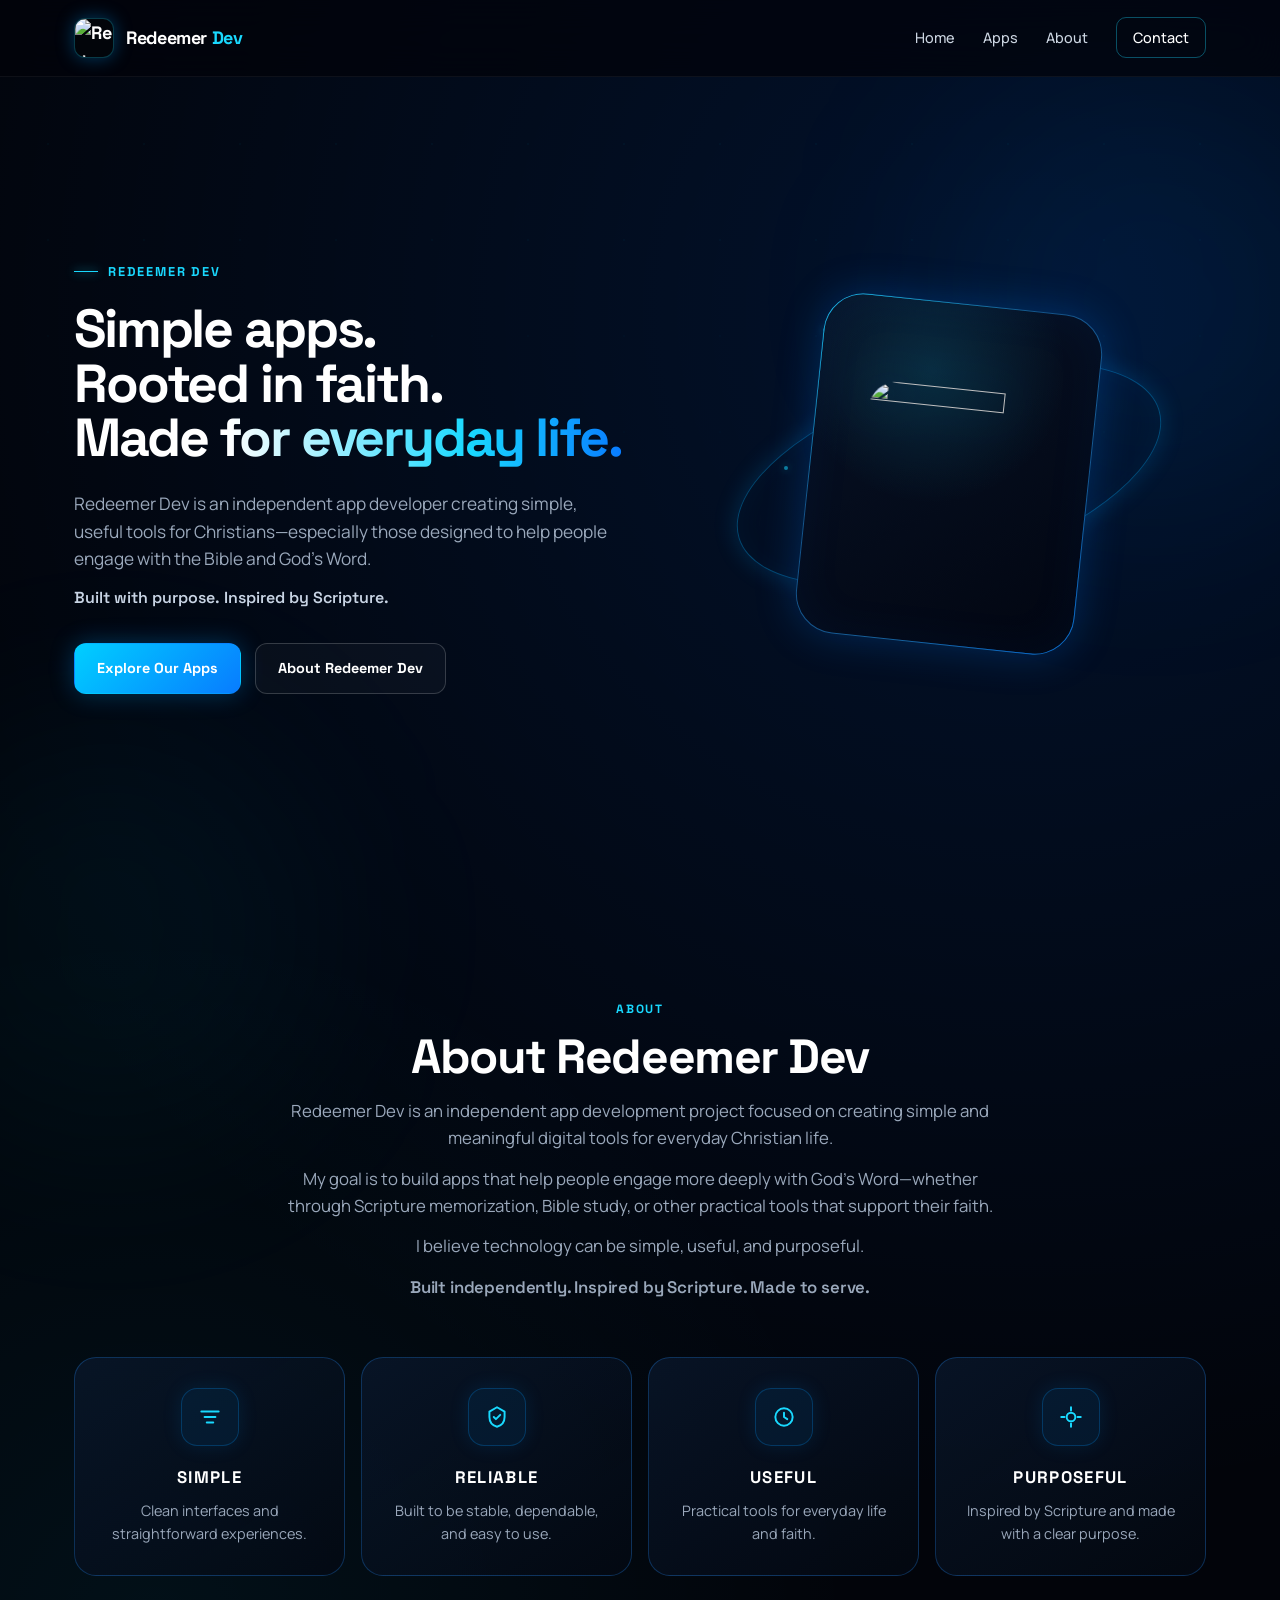
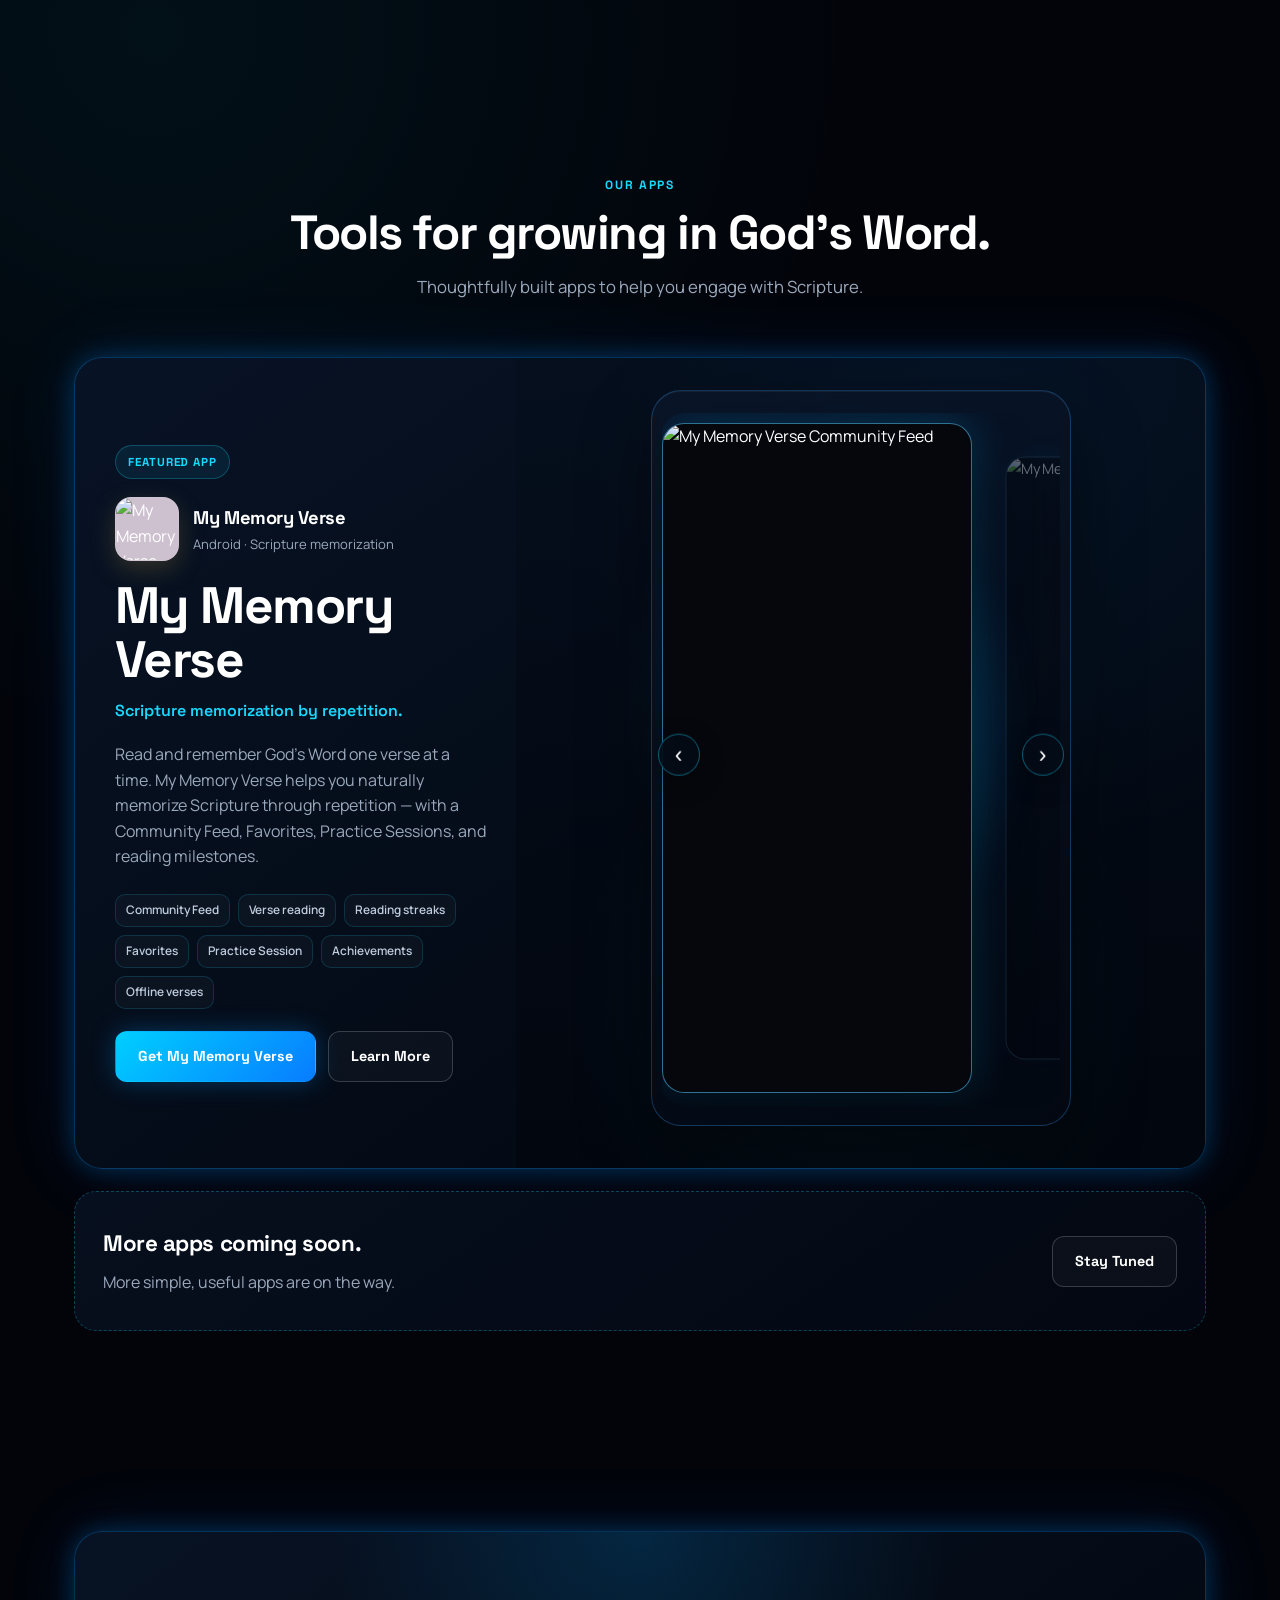
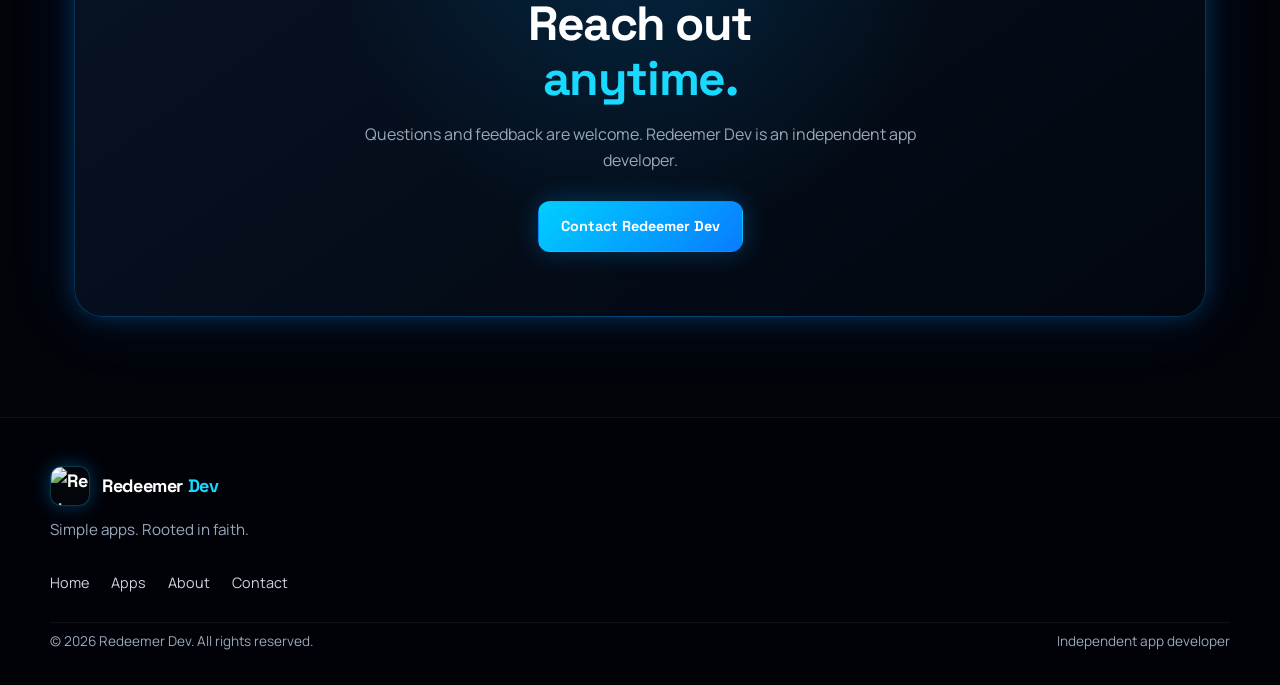
==== commit a224a64a: "Refocus the apps heading on growing in God's Word. Co-authored-by: Cursor <cursoragent@cursor.com>" ====
--- a/index.html
+++ b/index.html
@@ -179,8 +179,8 @@
     <section class="section" id="apps" aria-labelledby="apps-title">
       <div class="section-heading">
         <div class="label">Our Apps</div>
-        <h2 id="apps-title">Apps that help you every day.</h2>
-        <p>Simple, useful tools, with a focus on the Bible and everyday Christian life.</p>
+        <h2 id="apps-title">Tools for growing in God's Word.</h2>
+        <p>Thoughtfully built apps to help you engage with Scripture.</p>
       </div>
 
       <article class="app-card mmv-featured" id="my-memory-verse" aria-labelledby="mmv-title">
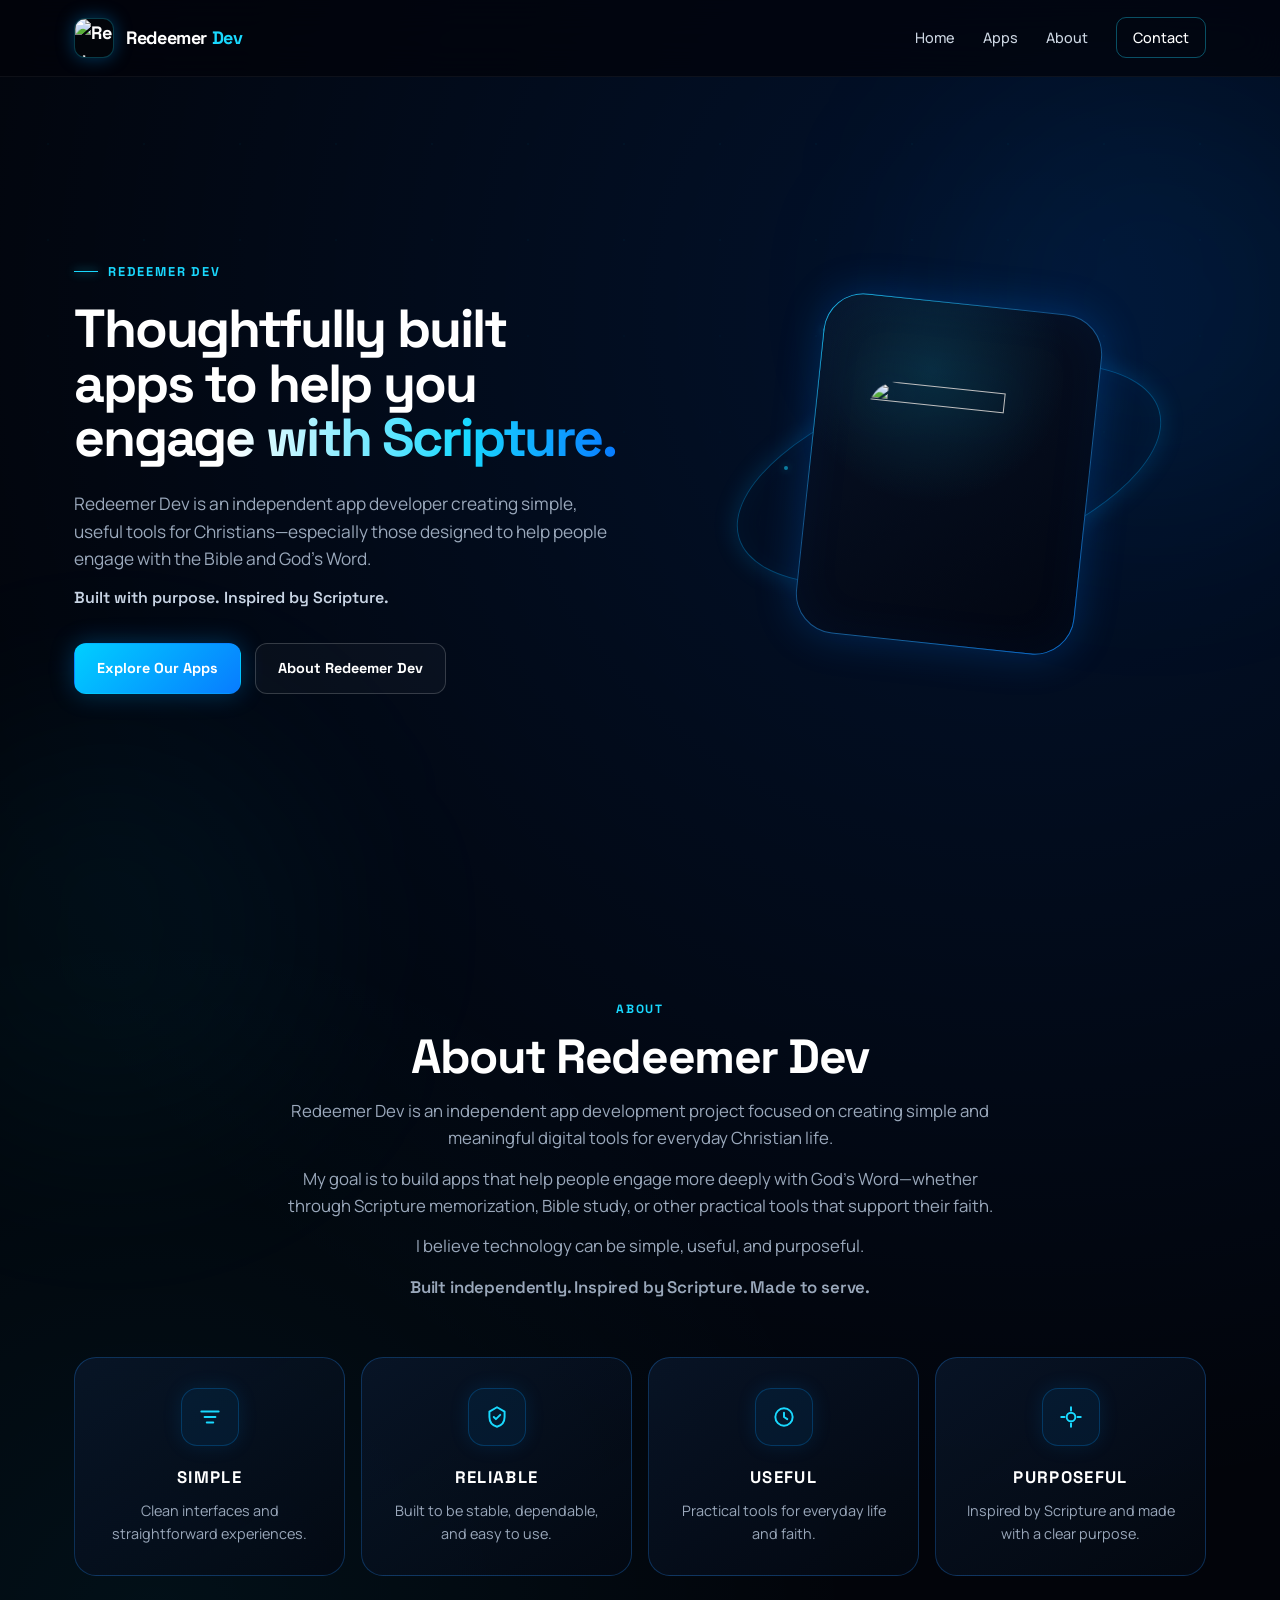
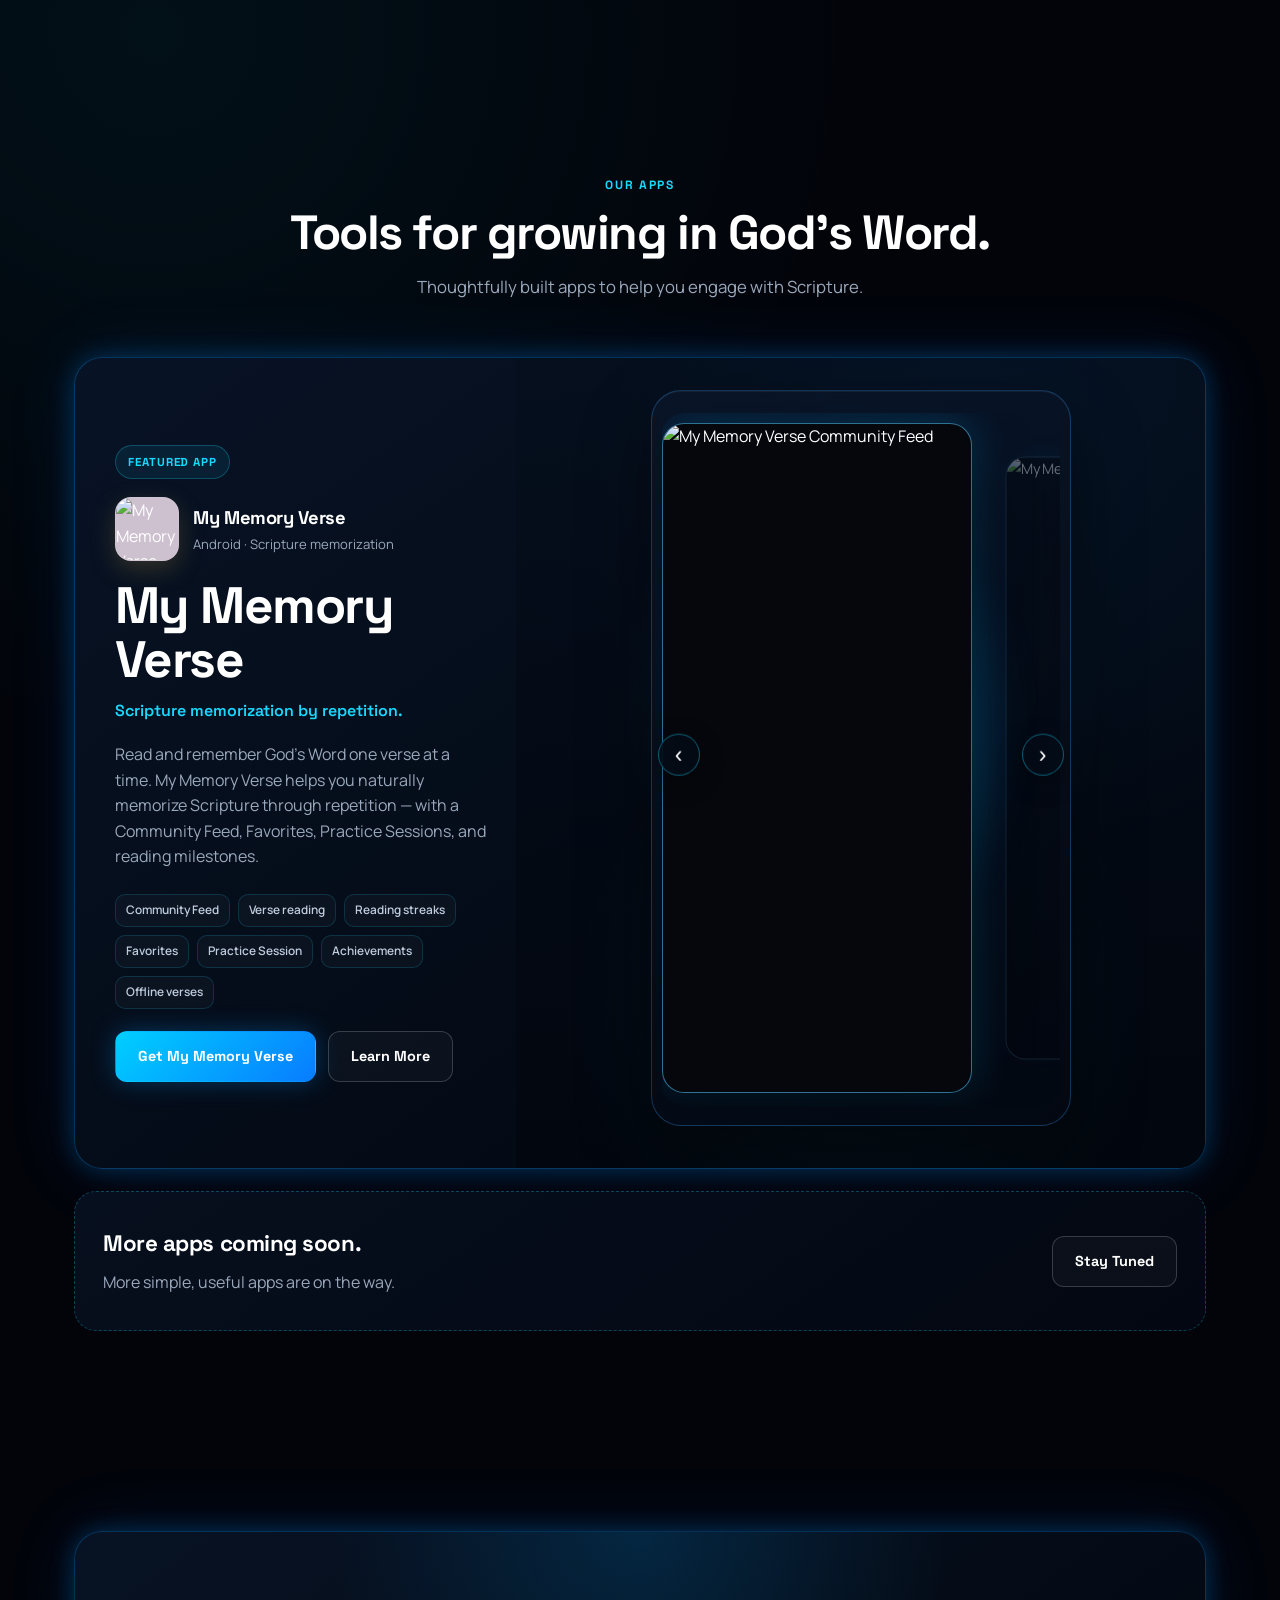
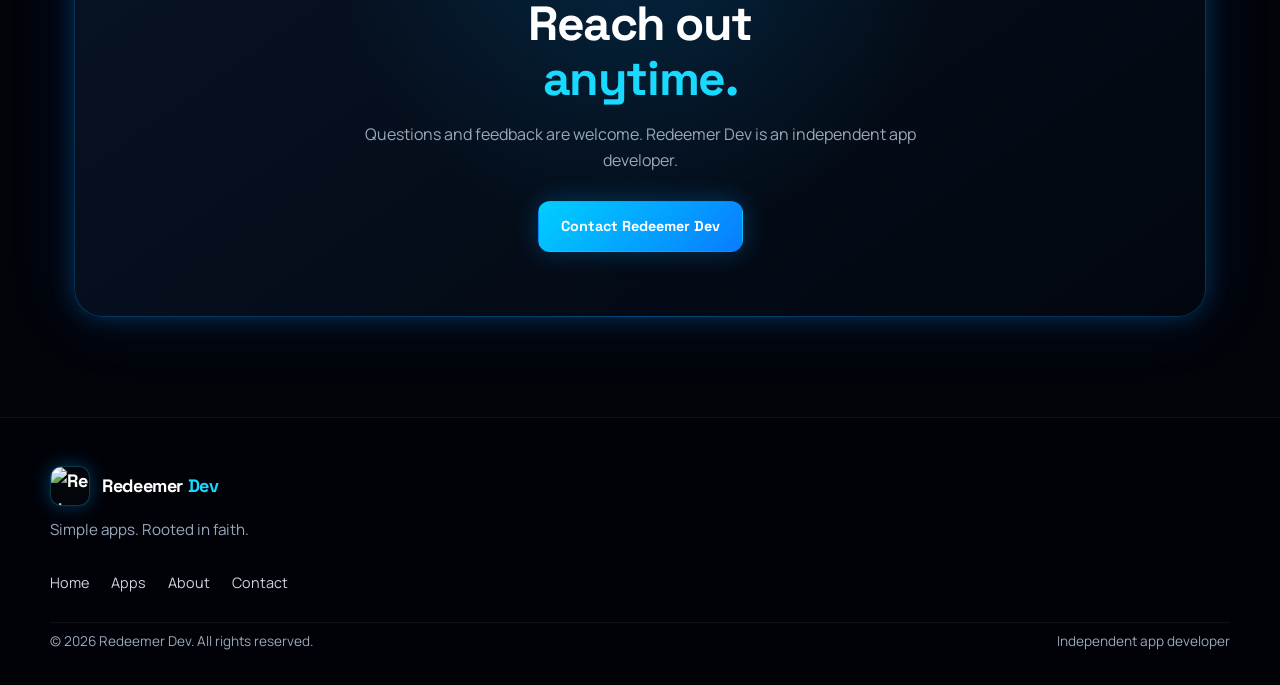
==== commit 95576591: "Replace the hero headline with a Scripture-focused line. Co-authored-by: Cursor <cursoragent@cursor." ====
--- a/index.html
+++ b/index.html
@@ -89,9 +89,9 @@
       <div>
         <div class="eyebrow">Redeemer Dev</div>
         <h1 id="hero-title">
-          Simple apps.<br />
-          Rooted in faith.<br />
-          <span class="gradient-text">Made for <br class="hero-line-break" />everyday life.</span>
+          Thoughtfully built<br />
+          apps to help you<br />
+          <span class="gradient-text">engage with Scripture.</span>
         </h1>
         <p class="hero-description">
           Redeemer Dev is an independent app developer creating simple, useful tools for Christians—especially those designed to help people engage with the Bible and God's Word.
--- a/css/styles.css
+++ b/css/styles.css
@@ -455,10 +455,6 @@
   letter-spacing: -0.04em;
   margin-bottom: 24px;
   font-weight: 700;
-}
-
-.hero-line-break {
-  display: none;
 }
 
 .hero-description {
@@ -2739,12 +2735,6 @@
 
 /* ===== Fine-tuned phone breakpoints ===== */
 
-@media (max-width: 520px) {
-  .hero-line-break {
-    display: inline;
-  }
-}
-
 @media (max-width: 480px) {
   :root {
     --header-h: 68px;
@@ -2865,7 +2855,7 @@
   }
 
   .hero h1 {
-    font-size: clamp(2rem, 11vw, 2.6rem);
+    font-size: clamp(1.7rem, 8.2vw, 2.05rem);
   }
 
   .page-hero h1 {
@@ -2904,7 +2894,10 @@
     padding-right: 12px;
   }
 
-  .hero h1,
+  .hero h1 {
+    font-size: 1.7rem;
+  }
+
   .page-hero h1 {
     font-size: 1.85rem;
   }
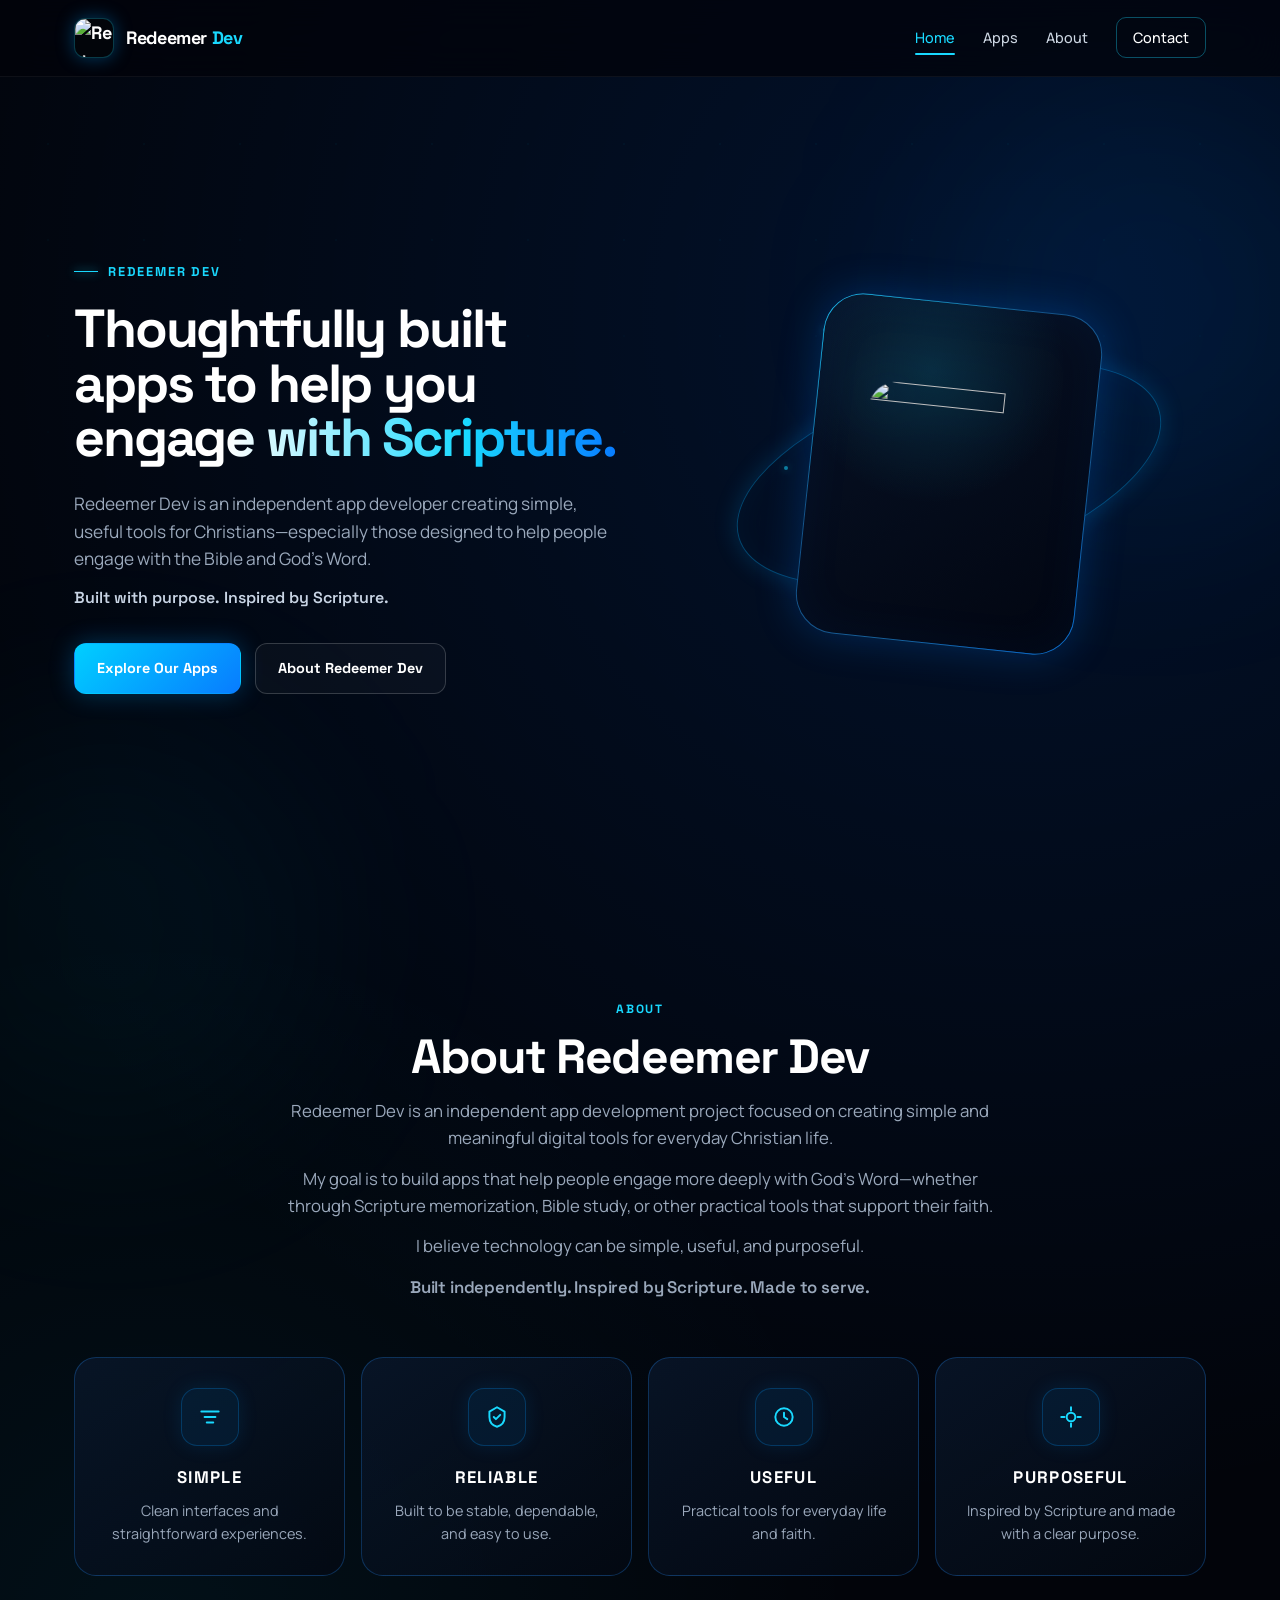
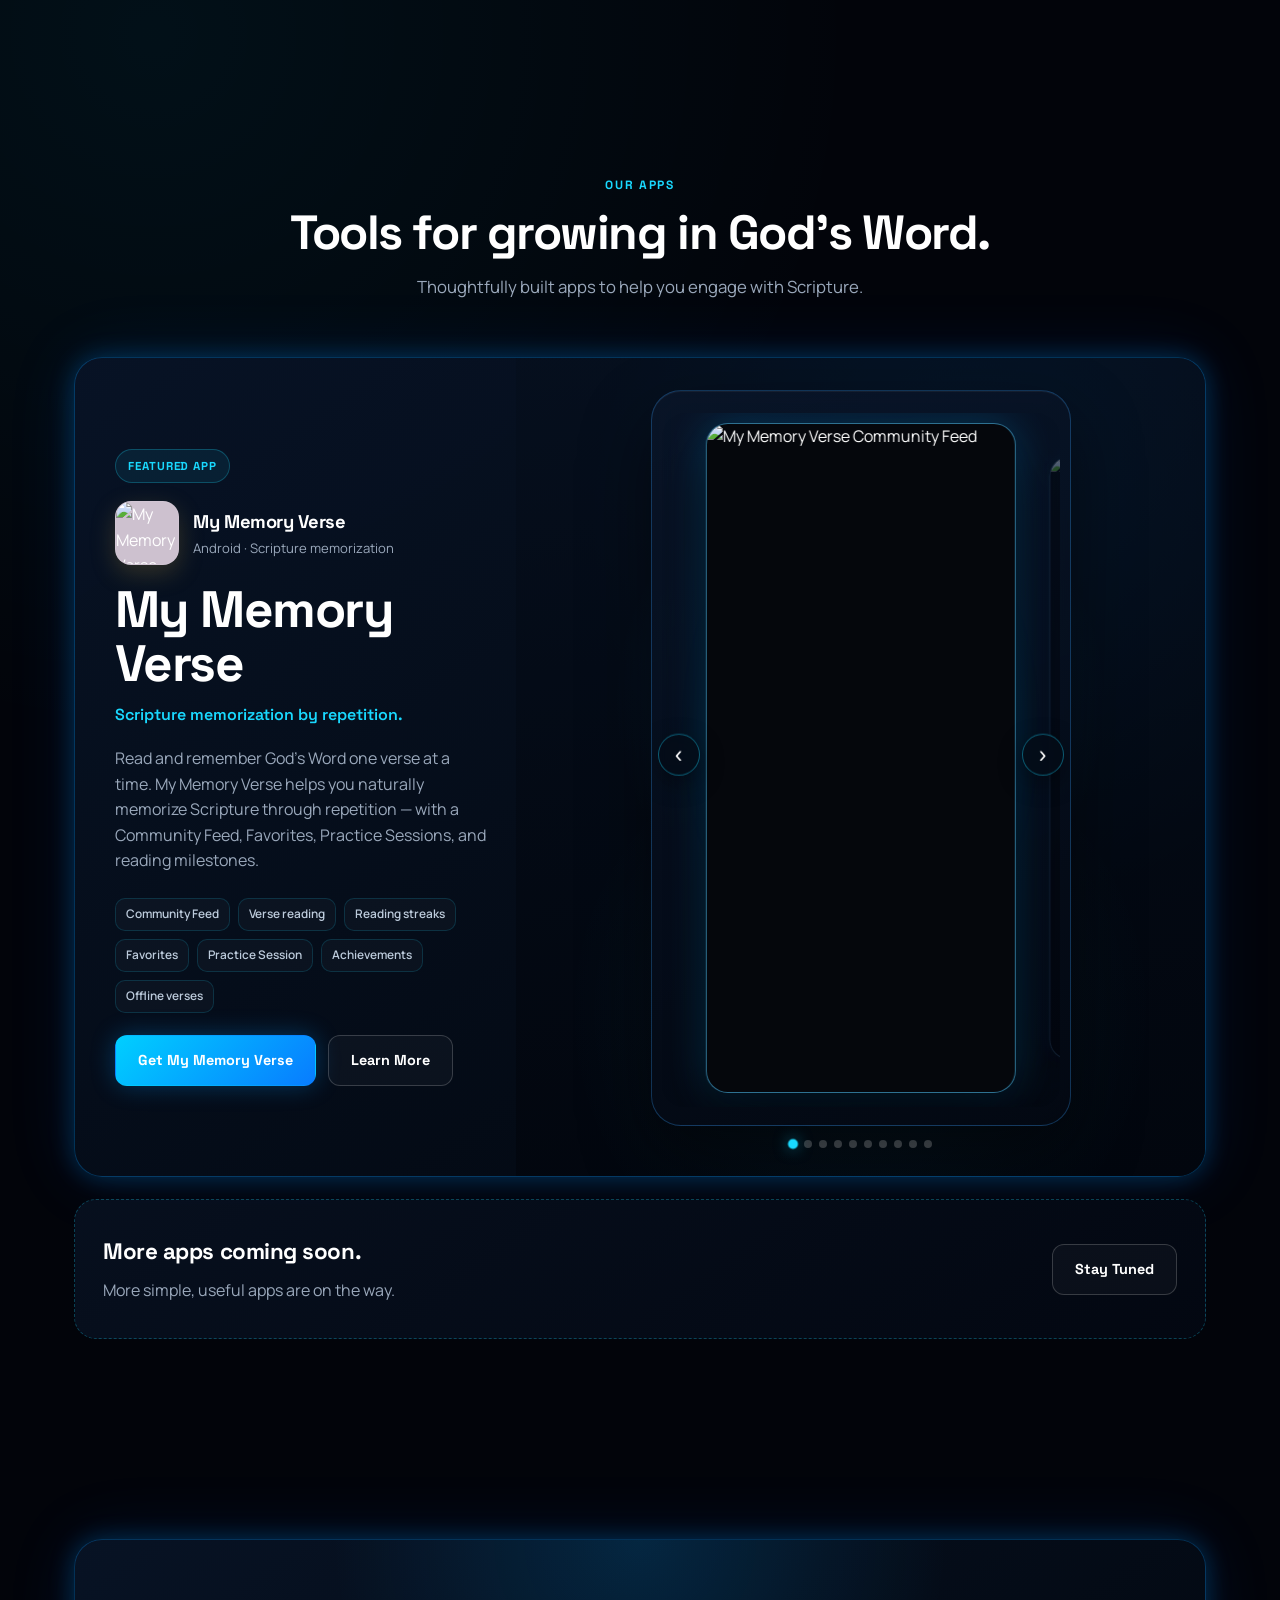
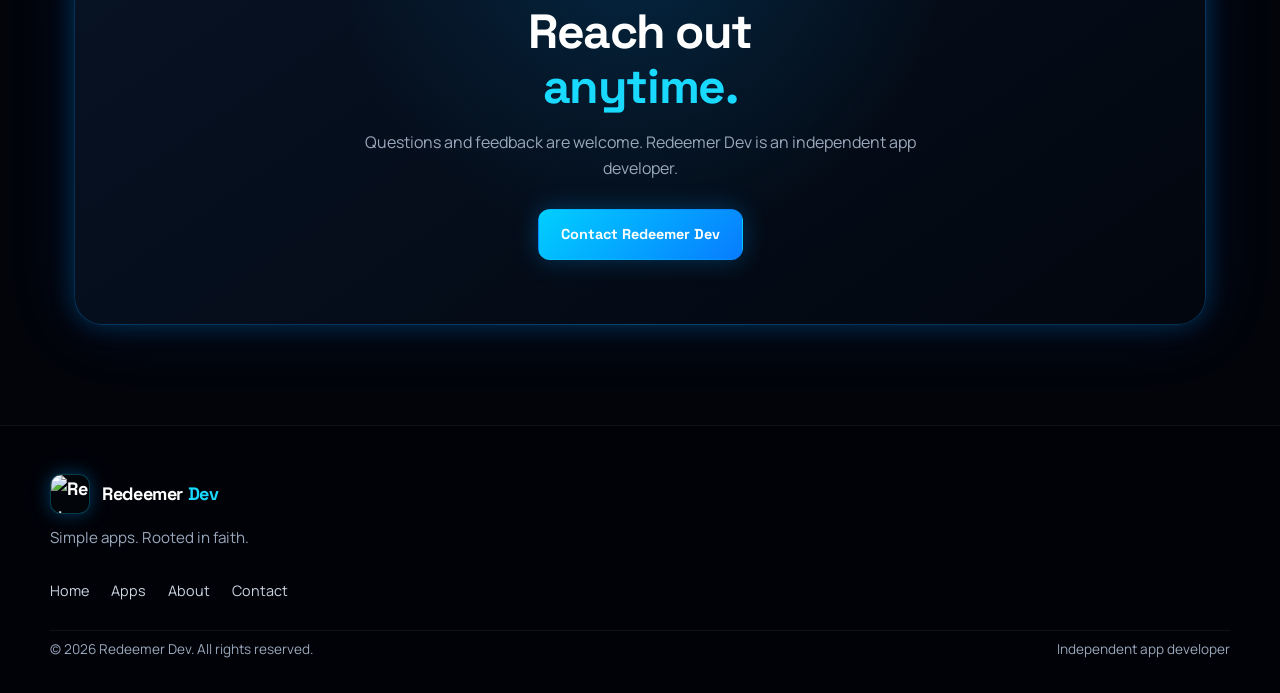
==== commit 0b67969c: "Add smooth transitions and press feedback across the site. Co-authored-by: Cursor <cursoragent@curso" ====
--- a/index.html
+++ b/index.html
@@ -125,7 +125,7 @@
 
     <!-- ABOUT -->
     <section class="section" id="about" aria-labelledby="about-title">
-      <div class="section-heading">
+      <div class="section-heading" data-reveal>
         <div class="label">About</div>
         <h2 id="about-title">About Redeemer Dev</h2>
         <p>
@@ -140,7 +140,7 @@
         <p class="about-close">Built independently. Inspired by Scripture. Made to serve.</p>
       </div>
 
-      <div class="values">
+      <div class="values" data-reveal>
         <article class="value-card">
           <div class="value-icon" aria-hidden="true">
             <svg viewBox="0 0 24 24"><path d="M4 7h16M7 12h10M9 17h6" /></svg>
@@ -177,13 +177,13 @@
 
     <!-- APPS -->
     <section class="section" id="apps" aria-labelledby="apps-title">
-      <div class="section-heading">
+      <div class="section-heading" data-reveal>
         <div class="label">Our Apps</div>
         <h2 id="apps-title">Tools for growing in God's Word.</h2>
         <p>Thoughtfully built apps to help you engage with Scripture.</p>
       </div>
 
-      <article class="app-card mmv-featured" id="my-memory-verse" aria-labelledby="mmv-title">
+      <article class="app-card mmv-featured" id="my-memory-verse" data-reveal aria-labelledby="mmv-title">
         <div class="app-content">
           <div class="app-badge">FEATURED APP</div>
 
@@ -309,7 +309,7 @@
         </div>
       </article>
 
-      <div class="coming-soon" id="more-apps">
+      <div class="coming-soon" id="more-apps" data-reveal>
         <div>
           <h3>More apps coming soon.</h3>
           <p>More simple, useful apps are on the way.</p>
@@ -320,7 +320,7 @@
 
     <!-- CONTACT -->
     <section class="section" id="contact" aria-labelledby="contact-title">
-      <div class="cta">
+      <div class="cta" data-reveal>
         <h2 id="contact-title">
           Reach out<br />
           <span>anytime.</span>
@@ -338,7 +338,7 @@
     </section>
   </main>
 
-  <footer class="site-footer">
+  <footer class="site-footer" data-reveal>
     <div class="footer-inner">
       <div class="footer-brand">
         <a class="brand" href="#home">
--- a/css/styles.css
+++ b/css/styles.css
@@ -178,6 +178,17 @@
   font-size: 1.125rem;
   letter-spacing: -0.02em;
   flex-shrink: 0;
+  border-radius: 12px;
+  transition: opacity 0.2s ease;
+}
+
+.brand:hover {
+  opacity: 0.86;
+}
+
+.brand:focus-visible {
+  outline: 2px solid var(--cyan);
+  outline-offset: 3px;
 }
 
 .brand-mark {
@@ -214,6 +225,21 @@
   flex-direction: column;
   gap: 5px;
   padding: 0;
+  transition: background 0.2s ease, border-color 0.2s ease, transform 0.12s ease;
+}
+
+.nav-toggle:hover {
+  border-color: rgba(25, 217, 255, 0.55);
+  background: rgba(25, 217, 255, 0.08);
+}
+
+.nav-toggle:active {
+  transform: scale(0.96);
+}
+
+.nav-toggle:focus-visible {
+  outline: 2px solid var(--cyan);
+  outline-offset: 3px;
 }
 
 .nav-toggle span {
@@ -248,12 +274,18 @@
   text-decoration: none;
   font-size: 0.9rem;
   font-weight: 500;
-  transition: color 0.25s ease;
+  transition: color 0.22s ease, background 0.22s ease, border-color 0.22s ease, box-shadow 0.22s ease;
 }
 
 .nav-links a:hover,
 .nav-links a.is-active {
   color: var(--cyan);
+}
+
+.nav-links a:focus-visible {
+  outline: 2px solid var(--cyan);
+  outline-offset: 3px;
+  border-radius: 8px;
 }
 
 .nav-links .nav-cta {
@@ -263,9 +295,41 @@
   color: #fff;
 }
 
-.nav-links .nav-cta:hover {
-  background: rgba(25, 217, 255, 0.08);
+.nav-links .nav-cta:hover,
+.nav-links .nav-cta.is-active {
+  background: rgba(25, 217, 255, 0.1);
+  border-color: rgba(25, 217, 255, 0.55);
   color: #fff;
+  box-shadow: 0 0 18px rgba(0, 163, 255, 0.16);
+}
+
+.nav-links .nav-cta:active {
+  transform: scale(0.98);
+}
+
+@media (min-width: 901px) {
+  .nav-links a:not(.nav-cta) {
+    position: relative;
+  }
+
+  .nav-links a:not(.nav-cta)::after {
+    content: "";
+    position: absolute;
+    left: 0;
+    right: 0;
+    bottom: -8px;
+    height: 2px;
+    border-radius: 2px;
+    background: var(--cyan);
+    transform: scaleX(0);
+    transform-origin: center;
+    transition: transform 0.22s ease;
+  }
+
+  .nav-links a:not(.nav-cta):hover::after,
+  .nav-links a:not(.nav-cta).is-active::after {
+    transform: scaleX(1);
+  }
 }
 
 /* =========================
@@ -281,6 +345,10 @@
   max-width: var(--max);
   margin: 0 auto;
   padding: 100px 24px;
+}
+
+.section[id] {
+  scroll-margin-top: calc(var(--header-h) + 12px);
 }
 
 .section-heading {
@@ -372,12 +440,17 @@
   border: 1px solid transparent;
   cursor: pointer;
   touch-action: manipulation;
-  transition: transform 0.25s ease, box-shadow 0.25s ease, background 0.25s ease, border-color 0.25s ease;
+  transition: transform 0.18s ease, box-shadow 0.22s ease, background 0.22s ease, border-color 0.22s ease, filter 0.22s ease;
 }
 
 .button:focus-visible {
   outline: 2px solid var(--cyan);
   outline-offset: 3px;
+}
+
+.button:active {
+  transform: scale(0.98);
+  transition-duration: 0.08s;
 }
 
 .button-primary {
@@ -387,8 +460,14 @@
 }
 
 .button-primary:hover {
-  transform: translateY(-2px);
-  box-shadow: 0 0 35px rgba(0, 153, 255, 0.5);
+  filter: brightness(1.06);
+  box-shadow: 0 8px 28px rgba(0, 153, 255, 0.4);
+}
+
+.button-primary:active {
+  transform: scale(0.98);
+  filter: brightness(0.97);
+  box-shadow: 0 0 14px rgba(0, 153, 255, 0.28);
 }
 
 .button-secondary {
@@ -399,7 +478,27 @@
 
 .button-secondary:hover {
   border-color: rgba(25, 217, 255, 0.5);
-  background: rgba(25, 217, 255, 0.06);
+  background: rgba(25, 217, 255, 0.08);
+}
+
+.button-secondary:active {
+  transform: scale(0.98);
+  background: rgba(25, 217, 255, 0.12);
+}
+
+@media (hover: hover) and (pointer: fine) {
+  .button-primary:hover {
+    transform: translateY(-2px);
+  }
+
+  .button-secondary:hover {
+    transform: translateY(-1px);
+  }
+
+  .button-primary:active,
+  .button-secondary:active {
+    transform: translateY(0) scale(0.98);
+  }
 }
 
 .button-disabled,
@@ -601,13 +700,15 @@
   background: linear-gradient(145deg, rgba(10, 24, 45, 0.75), rgba(4, 9, 19, 0.7));
   border: 1px solid var(--card-border);
   border-radius: var(--radius);
-  transition: transform 0.25s ease, border-color 0.25s ease, box-shadow 0.25s ease;
-}
-
-.value-card:hover {
-  transform: translateY(-5px);
-  border-color: rgba(25, 217, 255, 0.55);
-  box-shadow: var(--glow);
+  transition: transform 0.28s ease, border-color 0.28s ease, box-shadow 0.28s ease;
+}
+
+@media (hover: hover) and (pointer: fine) {
+  .value-card:hover {
+    transform: translateY(-4px);
+    border-color: rgba(25, 217, 255, 0.55);
+    box-shadow: var(--glow);
+  }
 }
 
 .value-icon {
@@ -661,6 +762,15 @@
   border: 1px solid rgba(0, 151, 255, 0.3);
   overflow: hidden;
   box-shadow: var(--glow);
+  transition: transform 0.3s ease, border-color 0.3s ease, box-shadow 0.3s ease;
+}
+
+@media (hover: hover) and (pointer: fine) {
+  .app-card:hover {
+    transform: translateY(-4px);
+    border-color: rgba(25, 217, 255, 0.5);
+    box-shadow: 0 16px 40px rgba(0, 0, 0, 0.28), 0 0 28px rgba(0, 151, 255, 0.2);
+  }
 }
 
 .app-content {
@@ -959,6 +1069,10 @@
   box-shadow: 0 0 20px rgba(0, 170, 255, 0.25);
 }
 
+.shot-gallery__nav:active {
+  transform: translateY(-58%) scale(0.96);
+}
+
 .shot-gallery__nav:focus-visible {
   outline: 2px solid var(--cyan);
   outline-offset: 2px;
@@ -995,6 +1109,18 @@
   background: var(--cyan);
   transform: scale(1.25);
   box-shadow: 0 0 12px rgba(25, 217, 255, 0.5);
+}
+
+.shot-gallery__dot:hover {
+  background: rgba(255, 255, 255, 0.55);
+}
+
+.shot-gallery__dot:active {
+  transform: scale(0.92);
+}
+
+.shot-gallery__dot.is-active:active {
+  transform: scale(1.12);
 }
 
 .shot-gallery__dot:focus-visible {
@@ -1191,6 +1317,10 @@
   transform: translateY(-50%) scale(1.05);
 }
 
+.shot-gallery--showcase .shot-gallery__nav:active {
+  transform: translateY(-50%) scale(0.96);
+}
+
 .shot-gallery--showcase .shot-gallery__nav:focus-visible {
   outline: 2px solid #fff3a3;
   outline-offset: 2px;
@@ -1811,6 +1941,14 @@
   gap: 24px;
   background: linear-gradient(145deg, rgba(8, 18, 34, 0.85), rgba(3, 8, 18, 0.9));
   border: 1px dashed rgba(25, 217, 255, 0.28);
+  transition: border-color 0.28s ease, box-shadow 0.28s ease;
+}
+
+@media (hover: hover) and (pointer: fine) {
+  .coming-soon:hover {
+    border-color: rgba(25, 217, 255, 0.5);
+    box-shadow: 0 0 24px rgba(0, 151, 255, 0.12);
+  }
 }
 
 .coming-soon h3 {
@@ -1838,6 +1976,14 @@
     linear-gradient(145deg, rgba(8, 20, 39, 0.92), rgba(2, 7, 15, 0.96));
   border: 1px solid rgba(0, 151, 255, 0.28);
   box-shadow: var(--glow);
+  transition: border-color 0.3s ease, box-shadow 0.3s ease;
+}
+
+@media (hover: hover) and (pointer: fine) {
+  .cta:hover {
+    border-color: rgba(25, 217, 255, 0.45);
+    box-shadow: 0 0 32px rgba(0, 151, 255, 0.22);
+  }
 }
 
 .cta h2 {
@@ -1900,11 +2046,17 @@
   color: #cbd5e1;
   text-decoration: none;
   font-size: 0.9rem;
-  transition: color 0.25s ease;
+  border-radius: 6px;
+  transition: color 0.22s ease;
 }
 
 .footer-links a:hover {
   color: var(--cyan);
+}
+
+.footer-links a:focus-visible {
+  outline: 2px solid var(--cyan);
+  outline-offset: 3px;
 }
 
 .footer-meta {
@@ -1921,6 +2073,7 @@
 .footer-meta a {
   color: inherit;
   text-decoration: none;
+  transition: color 0.22s ease;
 }
 
 .footer-meta a:hover {
@@ -2151,14 +2304,23 @@
     box-shadow: 0 20px 50px rgba(0, 0, 0, 0.45);
     opacity: 0;
     pointer-events: none;
+    visibility: hidden;
     transform: translateY(-8px);
-    transition: opacity 0.2s ease, transform 0.2s ease;
+    transition:
+      opacity 0.28s ease,
+      transform 0.28s cubic-bezier(0.22, 0.61, 0.36, 1),
+      visibility 0s linear 0.28s;
   }
 
   .nav-links.is-open {
     opacity: 1;
     pointer-events: auto;
+    visibility: visible;
     transform: translateY(0);
+    transition:
+      opacity 0.28s ease,
+      transform 0.28s cubic-bezier(0.22, 0.61, 0.36, 1),
+      visibility 0s;
   }
 
   .nav-links a {
@@ -2170,8 +2332,13 @@
   }
 
   .nav-links a:hover,
-  .nav-links .nav-cta:hover {
+  .nav-links .nav-cta:hover,
+  .nav-links a:active {
     background: rgba(25, 217, 255, 0.08);
+  }
+
+  .nav-links a:active {
+    background: rgba(25, 217, 255, 0.14);
   }
 
   .nav-links .nav-cta {
@@ -2268,8 +2435,52 @@
 
   .logo-stage,
   .logo-orbit,
-  .hero-particles span {
+  .hero-particles span,
+  .hero > div:first-child,
+  .hero-visual,
+  .page-hero > div:first-child,
+  .page-hero-asset {
     animation: none !important;
+  }
+
+  html.js [data-reveal] {
+    opacity: 1;
+    transform: none;
+  }
+}
+
+@media (prefers-reduced-motion: no-preference) {
+  .hero > div:first-child,
+  .page-hero > div:first-child {
+    animation: rise-in 0.7s cubic-bezier(0.22, 0.61, 0.36, 1) both;
+  }
+
+  .hero-visual,
+  .page-hero-asset {
+    animation: rise-in 0.85s cubic-bezier(0.22, 0.61, 0.36, 1) 0.08s both;
+  }
+
+  html.js [data-reveal] {
+    opacity: 0;
+    transform: translateY(14px);
+  }
+
+  html.js [data-reveal].is-in {
+    opacity: 1;
+    transform: none;
+    transition: opacity 0.6s ease, transform 0.6s cubic-bezier(0.22, 0.61, 0.36, 1);
+  }
+}
+
+@keyframes rise-in {
+  from {
+    opacity: 0;
+    transform: translateY(16px);
+  }
+
+  to {
+    opacity: 1;
+    transform: none;
   }
 }
 
